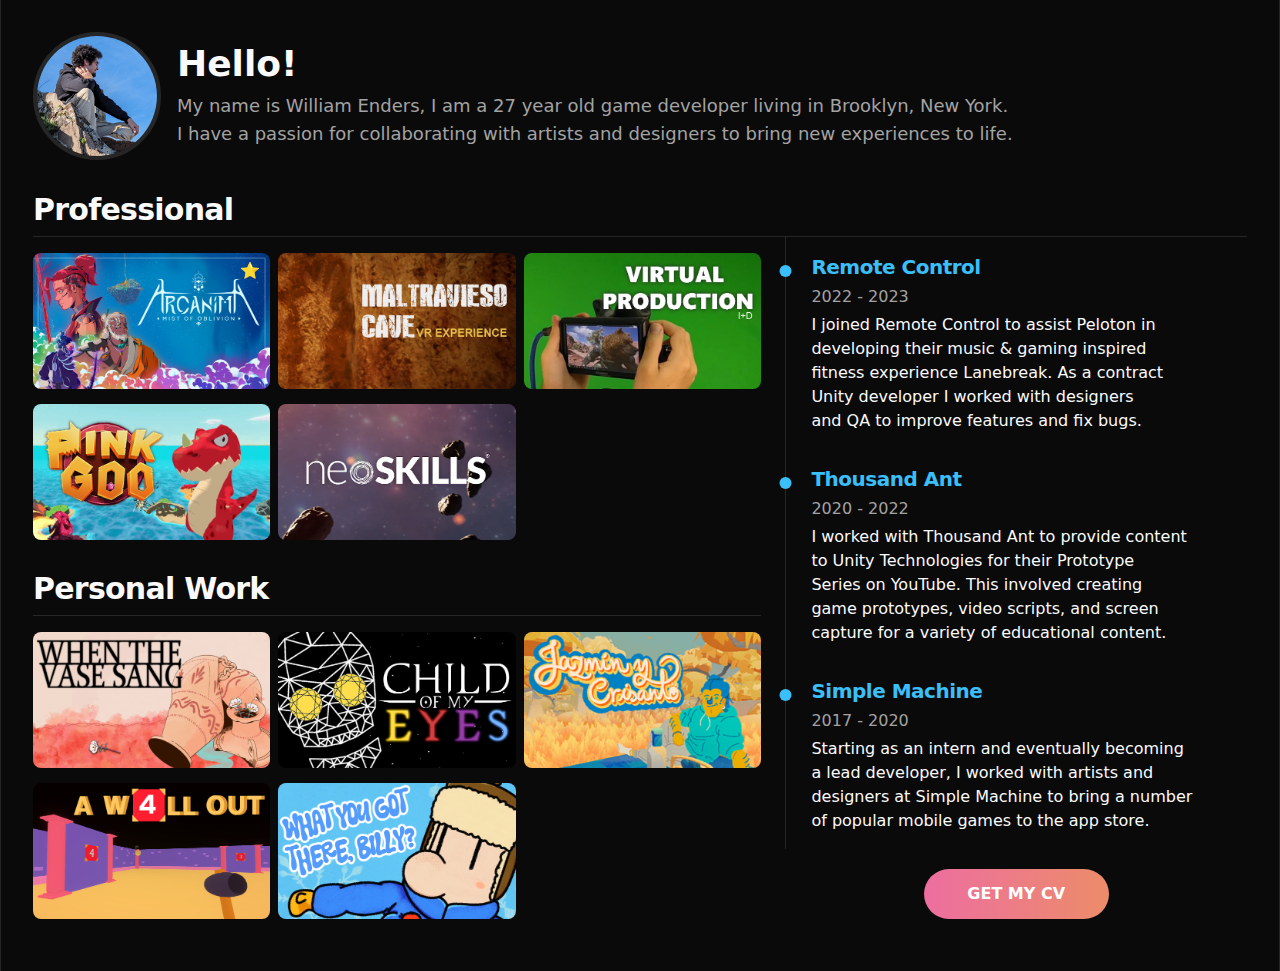
==== index.html @ 006cbc2c "new gifs arcanima + all buttons" ====
<!DOCTYPE html>
<html lang="en" class="dark">
<head>
    <meta charset="utf-8">
    <link rel="icon" href="data:image/svg+xml,<svg xmlns=%22http://www.w3.org/2000/svg%22 viewBox=%220 0 100 100%22><text y=%22.9em%22 font-size=%2290%22>🌴</text></svg>">
    <meta name="viewport" content="width=device-width, initial-scale=1">

    <link href="css/0.CryfB9rL.css" rel="stylesheet">
    <link href="css/2.BVGet97P.css" rel="stylesheet">
    <title>William Enders | Game Developer</title><!-- HEAD_svelte-1976145_START -->
    <meta name="description" content="Welcome to my portfolio!"><!-- HEAD_svelte-1976145_END -->
</head>
<body data-sveltekit-preload-data="hover">
<div style="display: contents">
    <div class="annoying svelte-189985l">
        <div class="container min-h-dvh bg-background px-4 py-8 sm:px-6 md:px-8 xl:border-x">
            <div class="mb-8 flex flex-col gap-4 sm:flex-row" data-svelte-h="svelte-opiw4z">
                <a href="index.html" class="size-32 flex-none transition-transform motion-safe:hover:scale-105">
                    <picture>
                        <source srcset="profile.png 1x, beach.DBFa8-_S.avif 2x" type="image/avif">
                        <source srcset="images/beach.D4cqr7gb.webp 1x, images/beach.BgDxl0EW.webp 2x" type="image/webp">
                        <source srcset="images/beach.BBWBqa_H.jpg 1x, images/beach.DhFdkm6y.jpg 2x" type="image/jpeg">
                        <img class="rounded-full border-4" src="images/beach.DhFdkm6y.jpg" alt="a portrait of a handsome young man" width="400" height="400">
                    </picture>
                </a>
                <div class="space-y-2 self-center"><h1 class="text-2xl font-bold md:text-4xl">Hello!</h1>
                    <p class="text-md text-balance text-muted-foreground md:text-lg">My name is William Enders, I am a 27 year old game developer living in Brooklyn, New York. I
                        have a passion for collaborating with artists and designers to bring new experiences to life.</p></div>
            </div>
            <h1 class="border-b pb-2 text-3xl font-semibold tracking-tight transition-colors" data-svelte-h="svelte-1ovchzn">Professional</h1>
            <div class="flex flex-col gap-2 sm:flex-row">
                <div class="flex-none basis-3/5">
                    <div class="grid h-fit grid-cols-1 md:grid-cols-2 lg:grid-cols-3 gap-2 pb-2 pt-4">
                        
                        <a href="arcanima.html">
                        <button class="transition-transform motion-safe:hover:-translate-y-2">
                            <picture class="container">
                                <div class="top-left">⭐</div>
                                <source srcset="arcanima_tn.jpg 1x, cutandrun.DNP9MPdF.avif 2x" type="image/avif">
                                <source srcset="images/cutandrun.CVju14-c.webp 1x, images/cutandrun.DSgB0pnJ.webp 2x" type="image/webp">
                                <source srcset="images/cutandrun.Czlzypj9.png 1x, images/cutandrun.FdYGBN5Y.png 2x" type="image/png">
                                <img src="images/cutandrun.FdYGBN5Y.png" alt="Cut &amp; Run" class="rounded-lg svelte-1rwejdx" width="616" height="353"></picture>
                        </button>
                        </a>
                        
                        <a href="cueva.html">
                        <button class="transition-transform motion-safe:hover:-translate-y-2">
                            <picture>
                                <source srcset="cuevas_tn.png 1x, jermagame.onLEjC79.avif 2x" type="image/avif">
                                <source srcset="images/jermagame.B6LJdbDL.webp 1x, images/jermagame.DKytWNYy.webp 2x" type="image/webp">
                                <source srcset="images/jermagame.BIkGbB8z.png 1x, images/jermagame.BCYTHnLw.png 2x" type="image/png">
                                <img src="images/jermagame.BCYTHnLw.png" alt="Jerma &amp; Otto: The Curse of the Late Streamer" class="rounded-lg svelte-1rwejdx" width="616" height="353"></picture>
                        </button>
                        </a>
                        
                        <a href="virtual.html">
                        <button class="transition-transform motion-safe:hover:-translate-y-2">
                            <picture>
                                <source srcset="vp_tn.png 1x, infinitejonathans.BpAlRJJK.avif 2x" type="image/avif">
                                <source srcset="images/infinitejonathans.D8QgrWUV.webp 1x, images/infinitejonathans.Z_l9wo3M.webp 2x" type="image/webp">
                                <source srcset="images/infinitejonathans.BzGycwIb.png 1x, images/infinitejonathans.DkC_6wc-.png 2x" type="image/png">
                                <img src="images/infinitejonathans.DkC_6wc-.png" alt="Infinite Jonathans" class="rounded-lg svelte-1rwejdx" width="616" height="353"></picture>
                        </button>
                        </a>

                        <a href="pinkgoo.html">
                        <button class="transition-transform motion-safe:hover:-translate-y-2">
                            <picture>
                                <source srcset="pink_tn.png  1x, ptl2.BVI6QSQ7.avif 2x" type="image/avif">
                                <source srcset="images/ptl2.Bhh-HkdA.webp 1x, images/ptl2.CThz2s9M.webp 2x" type="image/webp">
                                <source srcset="images/ptl2.BrkfYLmK.png 1x, images/ptl2.B_6vMdX2.png 2x" type="image/png">
                                <img src="images/ptl2.B_6vMdX2.png" alt="Pop The Lock 2" class="rounded-lg svelte-1rwejdx" width="616" height="353"></picture>
                        </button>
                        </a>

                        <a href="neoskills.html">
                            <button class="transition-transform motion-safe:hover:-translate-y-2">
                                <picture>
                                    <source srcset="neoSkills_tn.png 1x, lanebreak.IbIgbyiL.avif 2x" type="image/avif">
                                    <source srcset="images/lanebreak.D-dfJCQI.webp 1x, images/lanebreak.u8JMAcl6.webp 2x" type="image/webp">
                                    <source srcset="images/lanebreak.CVhWf9s6.png 1x, images/lanebreak.BlHKyL-D.png 2x" type="image/png">
                                    <img src="images/lanebreak.BlHKyL-D.png" alt="Lanebreak" class="rounded-lg svelte-1rwejdx" width="616" height="353"></picture>
                            </button>
                        </a>
                        
                    </div>

                    <h1 class="border-b pb-2 pt-4 text-3xl font-semibold tracking-tight transition-colors" data-svelte-h="svelte-1ovchzn">Personal Work</h1>
                    <div class="grid h-fit grid-cols-1 md:grid-cols-2 lg:grid-cols-3 gap-2 pt-4">
                        <a href="vase.html">
                            <button class="transition-transform motion-safe:hover:-translate-y-2">
                                <picture>
                                    <source srcset="vase_tn.png 1x, lanebreak.IbIgbyiL.avif 2x" type="image/avif">
                                    <source srcset="images/lanebreak.D-dfJCQI.webp 1x, images/lanebreak.u8JMAcl6.webp 2x" type="image/webp">
                                    <source srcset="images/lanebreak.CVhWf9s6.png 1x, images/lanebreak.BlHKyL-D.png 2x" type="image/png">
                                    <img src="images/lanebreak.BlHKyL-D.png" alt="Lanebreak" class="rounded-lg svelte-1rwejdx" width="616" height="353"></picture>
                            </button>
                        </a>

                        <a href="eyes.html">
                        <button class="transition-transform motion-safe:hover:-translate-y-2">
                            <picture>
                                <source srcset="eyes_tn.png 1x, jermagame.onLEjC79.avif 2x" type="image/avif">
                                <source srcset="images/jermagame.B6LJdbDL.webp 1x, images/jermagame.DKytWNYy.webp 2x" type="image/webp">
                                <source srcset="images/jermagame.BIkGbB8z.png 1x, images/jermagame.BCYTHnLw.png 2x" type="image/png">
                                <img src="images/jermagame.BCYTHnLw.png" alt="Jerma &amp; Otto: The Curse of the Late Streamer" class="rounded-lg svelte-1rwejdx" width="616" height="353"></picture>
                        </button>
                        </a>
                            
                        <a href="jazmin.html">
                        <button class="transition-transform motion-safe:hover:-translate-y-2">
                            <picture>
                                <source srcset="jazmin_tn.png 1x, infinitejonathans.BpAlRJJK.avif 2x" type="image/avif">
                                <source srcset="images/infinitejonathans.D8QgrWUV.webp 1x, images/infinitejonathans.Z_l9wo3M.webp 2x" type="image/webp">
                                <source srcset="images/infinitejonathans.BzGycwIb.png 1x, images/infinitejonathans.DkC_6wc-.png 2x" type="image/png">
                                <img src="images/infinitejonathans.DkC_6wc-.png" alt="Infinite Jonathans" class="rounded-lg svelte-1rwejdx" width="616" height="353"></picture>
                        </button>
                        </a>
                        
                        <a href="wall.html">
                        <button class="transition-transform motion-safe:hover:-translate-y-2">
                            <picture>
                                <source srcset="wall_nt.png 1x, ptl2.BVI6QSQ7.avif 2x" type="image/avif">
                                <source srcset="images/ptl2.Bhh-HkdA.webp 1x, images/ptl2.CThz2s9M.webp 2x" type="image/webp">
                                <source srcset="images/ptl2.BrkfYLmK.png 1x, images/ptl2.B_6vMdX2.png 2x" type="image/png">
                                <img src="images/ptl2.B_6vMdX2.png" alt="Pop The Lock 2" class="rounded-lg svelte-1rwejdx" width="616" height="353"></picture>
                        </button>
                        </a>
                        
                        <a href="billy.html">
                        <button class="transition-transform motion-safe:hover:-translate-y-2">
                            <picture>
                                <source srcset="billy_nt.png 1x, cutandrun.DNP9MPdF.avif 2x" type="image/avif">
                                <source srcset="images/cutandrun.CVju14-c.webp 1x, images/cutandrun.DSgB0pnJ.webp 2x" type="image/webp">
                                <source srcset="images/cutandrun.Czlzypj9.png 1x, images/cutandrun.FdYGBN5Y.png 2x" type="image/png">
                                <img src="images/cutandrun.FdYGBN5Y.png" alt="Cut &amp; Run" class="rounded-lg svelte-1rwejdx" width="616" height="353"></picture>
                        </button>
                        </a>
                    </div>
                </div>
                <div class="basis-2/5 pl-4">
                    <div class="grid grid-cols-[25px_1fr] border-l py-4"><span class="flex size-3 -translate-x-[6.5px] translate-y-3 rounded-full bg-primary"></span>
                        <div class="space-y-1"><a href="https://remotecontrol.media/" class="text-xl font-semibold tracking-tight text-primary hover:underline">Remote Control</a>
                            <p class="text-muted-foreground">2022 - 2023</p>
                            <p class="text-balance">I joined Remote Control to assist Peloton in developing their music &amp; gaming inspired fitness experience Lanebreak. As a contract Unity developer I worked with designers and QA to
                                improve features and fix bugs. </p></div>
                    </div>
                    <div class="grid grid-cols-[25px_1fr] border-l py-4"><span class="flex size-3 -translate-x-[6.5px] translate-y-3 rounded-full bg-primary"></span>
                        <div class="space-y-1"><a href="https://thousandant.com/" class="text-xl font-semibold tracking-tight text-primary hover:underline">Thousand Ant</a>
                            <p class="text-muted-foreground">2020 - 2022</p>
                            <p class="text-balance">I worked with Thousand Ant to provide content to Unity Technologies for their Prototype Series on YouTube. This involved creating game prototypes, video scripts, and screen capture for a
                                variety of educational content. </p></div>
                    </div>
                    <div class="grid grid-cols-[25px_1fr] border-l py-4"><span class="flex size-3 -translate-x-[6.5px] translate-y-3 rounded-full bg-primary"></span>
                        <div class="space-y-1"><a href="https://apps.apple.com/us/developer/simple-machine-llc/id440559596" class="text-xl font-semibold tracking-tight text-primary hover:underline">Simple Machine</a>
                            <p class="text-muted-foreground">2017 - 2020</p>
                            <p class="text-balance">Starting as an intern and eventually becoming a lead developer, I worked with artists and designers at Simple Machine to bring a number of popular mobile games to the app store. </p></div>
                    </div>


                    <a target="_blank" href="reources/CV_MargosAgudo.pdf">
                        <button class="trans-grad-button">
                            <span>GET MY CV</span>
                        </button> 
                    </a>
                    
                </div>
            </div>
        </div>
    </div>

    <script type="c26cb9295970bfbc1fe84c32-text/javascript">
        {
            __sveltekit_1gdzyd1 = {
                base: new URL(".", location).pathname.slice(0, -1)
            };

            const element = document.currentScript.parentElement;

            const data = [null,{"type":"data","data":{form:{id:"n4965n",valid:false,posted:false,errors:{},data:{name:void 0,email:"",message:"",accessKey:"518715e6-68f5-43d7-aa5c-5a12a91f1ea2",honeypot:void 0},constraints:{name:{minlength:2,maxlength:100},email:{required:true},message:{required:true}}}},"uses":{}}];

            Promise.all([
                import("./_app/immutable/entry/start.A5Tb2EUy.js"),
                import("./_app/immutable/entry/app.BKcnrvLT.js")
            ]).then(([kit, app]) => {
                kit.start(app, element, {
                    node_ids: [0, 2],
                    data,
                    form: null,
                    error: null
                });
            });
        }
    </script>
</div>
<script src="js/rocket-loader.min.js" data-cf-settings="c26cb9295970bfbc1fe84c32-|49" defer=""></script>
<script>(function () {
    function c() {
        var b = a.contentDocument || a.contentWindow.document;
        if (b) {
            var d = b.createElement('script');
            d.innerHTML = "window.__CF$cv$params={r:'8ddcd8688b8b9725',t:'MTczMDgwOTcyNC4wMDAwMDA='};var a=document.createElement('script');a.nonce='';a.src='/cdn-cgi/challenge-platform/scripts/jsd/main.js';document.getElementsByTagName('head')[0].appendChild(a);";
            b.getElementsByTagName('head')[0].appendChild(d)
        }
    }

    if (document.body) {
        var a = document.createElement('iframe');
        a.height = 1;
        a.width = 1;
        a.style.position = 'absolute';
        a.style.top = 0;
        a.style.left = 0;
        a.style.border = 'none';
        a.style.visibility = 'hidden';
        document.body.appendChild(a);
        if ('loading' !== document.readyState) c(); else if (window.addEventListener) document.addEventListener('DOMContentLoaded', c); else {
            var e = document.onreadystatechange || function () {
            };
            document.onreadystatechange = function (b) {
                e(b);
                'loading' !== document.readyState && (document.onreadystatechange = e, c())
            }
        }
    }
})();</script>
<iframe height="1" width="1" style="position: absolute; top: 0px; left: 0px; border: none; visibility: hidden;"></iframe>
<script defer="" src="https://static.cloudflareinsights.com/beacon.min.js/vcd15cbe7772f49c399c6a5babf22c1241717689176015" data-cf-beacon="{" rayid":"8ddcd8688b8b9725","version":"2024.10.4","r":1,"token":"dce5ffaf76e442ef91a8ec7d94185e29","servertiming":{"name":{"cfextpri":true,"cfl4":true,"cfspeedbrain":true,"cfcachestatus":true}}}"="" crossorigin="anonymous"></script>


<style>
    .dark {
        color-scheme: dark;
    }

    body {
        background-image: url('images/topography.svg');
    }
</style>
</body>
</html>
---- css/0.CryfB9rL.css ----
*, :before, :after {
    box-sizing: border-box;
    border-width: 0;
    border-style: solid;
    border-color: #e5e7eb
}

:before, :after {
    --tw-content: ""
}

html, :host {
    line-height: 1.5;
    -webkit-text-size-adjust: 100%;
    -moz-tab-size: 4;
    -o-tab-size: 4;
    tab-size: 4;
    font-family: ui-sans-serif, system-ui, sans-serif, "Apple Color Emoji", "Segoe UI Emoji", Segoe UI Symbol, "Noto Color Emoji";
    font-feature-settings: normal;
    font-variation-settings: normal;
    -webkit-tap-highlight-color: transparent
}

body {
    margin: 0;
    line-height: inherit
}

hr {
    height: 0;
    color: inherit;
    border-top-width: 1px
}

abbr:where([title]) {
    -webkit-text-decoration: underline dotted;
    text-decoration: underline dotted
}

h1, h2, h3, h4, h5, h6 {
    font-size: inherit;
    font-weight: inherit
}

a {
    color: inherit;
    text-decoration: inherit
}

b, strong {
    font-weight: bolder
}

code, kbd, samp, pre {
    font-family: ui-monospace, SFMono-Regular, Menlo, Monaco, Consolas, Liberation Mono, Courier New, monospace;
    font-feature-settings: normal;
    font-variation-settings: normal;
    font-size: 1em
}

small {
    font-size: 80%
}

sub, sup {
    font-size: 75%;
    line-height: 0;
    position: relative;
    vertical-align: baseline
}

sub {
    bottom: -.25em
}

sup {
    top: -.5em
}

table {
    text-indent: 0;
    border-color: inherit;
    border-collapse: collapse
}

button, input, optgroup, select, textarea {
    font-family: inherit;
    font-feature-settings: inherit;
    font-variation-settings: inherit;
    font-size: 100%;
    font-weight: inherit;
    line-height: inherit;
    letter-spacing: inherit;
    color: inherit;
    margin: 0;
    padding: 0
}

button, select {
    text-transform: none
}

button, input:where([type=button]), input:where([type=reset]), input:where([type=submit]) {
    -webkit-appearance: button;
    background-color: transparent;
    background-image: none
}

:-moz-focusring {
    outline: auto
}

:-moz-ui-invalid {
    box-shadow: none
}

progress {
    vertical-align: baseline
}

::-webkit-inner-spin-button, ::-webkit-outer-spin-button {
    height: auto
}

[type=search] {
    -webkit-appearance: textfield;
    outline-offset: -2px
}

::-webkit-search-decoration {
    -webkit-appearance: none
}

::-webkit-file-upload-button {
    -webkit-appearance: button;
    font: inherit
}

summary {
    display: list-item
}

blockquote, dl, dd, h1, h2, h3, h4, h5, h6, hr, figure, p, pre {
    margin: 0
}

fieldset {
    margin: 0;
    padding: 0
}

legend {
    padding: 0
}

ol, ul, menu {
    list-style: none;
    margin: 0;
    padding: 0
}

dialog {
    padding: 0
}

textarea {
    resize: vertical
}

input::-moz-placeholder, textarea::-moz-placeholder {
    opacity: 1;
    color: #9ca3af
}

input::placeholder, textarea::placeholder {
    opacity: 1;
    color: #9ca3af
}

button, [role=button] {
    cursor: pointer
}

.button{
    background-color: #04AA6D;
}

:disabled {
    cursor: default
}

img, svg, video, canvas, audio, iframe, embed, object {
    display: block;
    vertical-align: middle
}

img, video {
    max-width: 100%;
    height: auto
}

[hidden] {
    display: none
}

:root {
    --background: 0 0% 100%;
    --foreground: 0 0% 3.9%;
    --card: 0 0% 100%;
    --card-foreground: 0 0% 3.9%;
    --popover: 0 0% 100%;
    --popover-foreground: 0 0% 3.9%;
    --primary: 0 0% 9%;
    --primary-foreground: 0 0% 98%;
    --secondary: 0 0% 96.1%;
    --secondary-foreground: 0 0% 9%;
    --muted: 0 0% 96.1%;
    --muted-foreground: 0 0% 45.1%;
    --accent: 0 0% 96.1%;
    --accent-foreground: 0 0% 9%;
    --destructive: 0 72.22% 50.59%;
    --destructive-foreground: 0 0% 98%;
    --border: 0 0% 89.8%;
    --input: 0 0% 89.8%;
    --ring: 0 0% 3.9%;
    --radius: .5rem
}

.dark {
    --background: 0 0% 3.9%;
    --foreground: 0 0% 98%;
    --card: 0 0% 3.9%;
    --card-foreground: 0 0% 98%;
    --popover: 0 0% 3.9%;
    --popover-foreground: 0 0% 98%;
    --primary: 198 93% 60%;
    --primary-foreground: 0 0% 9%;
    --secondary: 0 0% 14.9%;
    --secondary-foreground: 0 0% 98%;
    --muted: 0 0% 14.9%;
    --muted-foreground: 0 0% 63.9%;
    --accent: 0 0% 14.9%;
    --accent-foreground: 0 0% 98%;
    --destructive: 0 62.8% 30.6%;
    --destructive-foreground: 0 0% 98%;
    --border: 0 0% 14.9%;
    --input: 0 0% 14.9%;
    --ring: 0 0% 83.1%
}

* {
    --tw-border-opacity: 1;
    border-color: hsl(var(--border) / var(--tw-border-opacity))
}

body {
    --tw-bg-opacity: 1;
    background-color: hsl(var(--background) / var(--tw-bg-opacity));
    --tw-text-opacity: 1;
    color: hsl(var(--foreground) / var(--tw-text-opacity))
}

*, :before, :after {
    --tw-border-spacing-x: 0;
    --tw-border-spacing-y: 0;
    --tw-translate-x: 0;
    --tw-translate-y: 0;
    --tw-rotate: 0;
    --tw-skew-x: 0;
    --tw-skew-y: 0;
    --tw-scale-x: 1;
    --tw-scale-y: 1;
    --tw-pan-x: ;
    --tw-pan-y: ;
    --tw-pinch-zoom: ;
    --tw-scroll-snap-strictness: proximity;
    --tw-gradient-from-position: ;
    --tw-gradient-via-position: ;
    --tw-gradient-to-position: ;
    --tw-ordinal: ;
    --tw-slashed-zero: ;
    --tw-numeric-figure: ;
    --tw-numeric-spacing: ;
    --tw-numeric-fraction: ;
    --tw-ring-inset: ;
    --tw-ring-offset-width: 0px;
    --tw-ring-offset-color: #fff;
    --tw-ring-color: rgb(59 130 246 / .5);
    --tw-ring-offset-shadow: 0 0 #0000;
    --tw-ring-shadow: 0 0 #0000;
    --tw-shadow: 0 0 #0000;
    --tw-shadow-colored: 0 0 #0000;
    --tw-blur: ;
    --tw-brightness: ;
    --tw-contrast: ;
    --tw-grayscale: ;
    --tw-hue-rotate: ;
    --tw-invert: ;
    --tw-saturate: ;
    --tw-sepia: ;
    --tw-drop-shadow: ;
    --tw-backdrop-blur: ;
    --tw-backdrop-brightness: ;
    --tw-backdrop-contrast: ;
    --tw-backdrop-grayscale: ;
    --tw-backdrop-hue-rotate: ;
    --tw-backdrop-invert: ;
    --tw-backdrop-opacity: ;
    --tw-backdrop-saturate: ;
    --tw-backdrop-sepia: ;
    --tw-contain-size: ;
    --tw-contain-layout: ;
    --tw-contain-paint: ;
    --tw-contain-style:
}

::backdrop {
    --tw-border-spacing-x: 0;
    --tw-border-spacing-y: 0;
    --tw-translate-x: 0;
    --tw-translate-y: 0;
    --tw-rotate: 0;
    --tw-skew-x: 0;
    --tw-skew-y: 0;
    --tw-scale-x: 1;
    --tw-scale-y: 1;
    --tw-pan-x: ;
    --tw-pan-y: ;
    --tw-pinch-zoom: ;
    --tw-scroll-snap-strictness: proximity;
    --tw-gradient-from-position: ;
    --tw-gradient-via-position: ;
    --tw-gradient-to-position: ;
    --tw-ordinal: ;
    --tw-slashed-zero: ;
    --tw-numeric-figure: ;
    --tw-numeric-spacing: ;
    --tw-numeric-fraction: ;
    --tw-ring-inset: ;
    --tw-ring-offset-width: 0px;
    --tw-ring-offset-color: #fff;
    --tw-ring-color: rgb(59 130 246 / .5);
    --tw-ring-offset-shadow: 0 0 #0000;
    --tw-ring-shadow: 0 0 #0000;
    --tw-shadow: 0 0 #0000;
    --tw-shadow-colored: 0 0 #0000;
    --tw-blur: ;
    --tw-brightness: ;
    --tw-contrast: ;
    --tw-grayscale: ;
    --tw-hue-rotate: ;
    --tw-invert: ;
    --tw-saturate: ;
    --tw-sepia: ;
    --tw-drop-shadow: ;
    --tw-backdrop-blur: ;
    --tw-backdrop-brightness: ;
    --tw-backdrop-contrast: ;
    --tw-backdrop-grayscale: ;
    --tw-backdrop-hue-rotate: ;
    --tw-backdrop-invert: ;
    --tw-backdrop-opacity: ;
    --tw-backdrop-saturate: ;
    --tw-backdrop-sepia: ;
    --tw-contain-size: ;
    --tw-contain-layout: ;
    --tw-contain-paint: ;
    --tw-contain-style: ;
}

.container {
    width: 100%;
    margin-right: auto;
    margin-left: auto;
    position: relative;
}

.top-left {
    position: absolute;
    top: 6px;
    right: 10px;
}

@media (min-width: 1400px) {
    .container {
        max-width: 1400px
    }
}

.sr-only {
    position: absolute;
    width: 1px;
    height: 1px;
    padding: 0;
    margin: -1px;
    overflow: hidden;
    clip: rect(0, 0, 0, 0);
    white-space: nowrap;
    border-width: 0
}

.absolute {
    position: absolute
}

.relative {
    position: relative
}

.-bottom-12 {
    bottom: -3rem
}

.-left-12 {
    left: -3rem
}

.-right-12 {
    right: -3rem
}

.-top-12 {
    top: -3rem
}

.left-1\/2 {
    left: 50%
}

.top-1\/2 {
    top: 50%
}

.float-right {
    float: right
}

.align-center {
    text-align: center;
}

.-ml-1 {
    margin-left: -.25rem
}

.-ml-4 {
    margin-left: -1rem
}

.-mt-4 {
    margin-top: -1rem
}

.mb-1 {
    margin-bottom: .25rem
}

.mb-4 {
    margin-bottom: 1rem
}

.mb-8 {
    margin-bottom: 2rem
}

.ml-4 {
    margin-left: 1rem
}

.mr-2 {
    margin-right: .5rem
}

.mt-4 {
    margin-top: 1rem
}

.flex {
    display: flex
}

.inline-flex {
    display: inline-flex
}

.grid {
    display: grid
}

.contents {
    display: contents
}

.hidden {
    display: none
}

.aspect-video {
    aspect-ratio: 16 / 9
}

.size-3 {
    width: .75rem;
    height: .75rem
}

.size-32 {
    width: 8rem;
    height: 8rem
}

.size-4 {
    width: 1rem;
    height: 1rem
}

.h-10 {
    height: 2.5rem
}

.h-11 {
    height: 2.75rem
}

.h-4 {
    height: 1rem
}

.h-8 {
    height: 2rem
}

.h-9 {
    height: 2.25rem
}

.h-96 {
    height: 24rem
}

.h-auto {
    height: auto
}

.h-fit {
    height: -moz-fit-content;
    height: fit-content
}

.h-full {
    height: 100%
}

.min-h-\[80px\] {
    min-height: 80px
}

.min-h-dvh {
    min-height: 100dvh
}

.w-10 {
    width: 2.5rem
}

.w-3\/4 {
    width: 75%
}

.w-4 {
    width: 1rem
}

.w-48 {
    width: 12rem
}

.w-8 {
    width: 2rem
}

.w-96 {
    width: 24rem
}

.w-auto {
    width: auto
}

.w-full {
    width: 100%
}

.min-w-0 {
    min-width: 0px
}

.flex-none {
    flex: none
}

.shrink-0 {
    flex-shrink: 0
}

.flex-grow, .grow {
    flex-grow: 1
}

.grow-0 {
    flex-grow: 0
}

.basis-1\/2 {
    flex-basis: 50%
}

.basis-1\/3 {
    flex-basis: 33.333333%
}

.basis-1\/4 {
    flex-basis: 25%
}

.basis-2\/5 {
    flex-basis: 40%
}

.basis-3\/5 {
    flex-basis: 60%
}

.basis-full {
    flex-basis: 100%
}

.-translate-x-1\/2 {
    --tw-translate-x: -50%;
    transform: translate(var(--tw-translate-x), var(--tw-translate-y)) rotate(var(--tw-rotate)) skew(var(--tw-skew-x)) skewY(var(--tw-skew-y)) scaleX(var(--tw-scale-x)) scaleY(var(--tw-scale-y))
}

.-translate-x-\[6\.5px\] {
    --tw-translate-x: -6.5px;
    transform: translate(var(--tw-translate-x), var(--tw-translate-y)) rotate(var(--tw-rotate)) skew(var(--tw-skew-x)) skewY(var(--tw-skew-y)) scaleX(var(--tw-scale-x)) scaleY(var(--tw-scale-y))
}

.-translate-y-1\/2 {
    --tw-translate-y: -50%;
    transform: translate(var(--tw-translate-x), var(--tw-translate-y)) rotate(var(--tw-rotate)) skew(var(--tw-skew-x)) skewY(var(--tw-skew-y)) scaleX(var(--tw-scale-x)) scaleY(var(--tw-scale-y))
}

.translate-y-3 {
    --tw-translate-y: .75rem;
    transform: translate(var(--tw-translate-x), var(--tw-translate-y)) rotate(var(--tw-rotate)) skew(var(--tw-skew-x)) skewY(var(--tw-skew-y)) scaleX(var(--tw-scale-x)) scaleY(var(--tw-scale-y))
}

.rotate-90 {
    --tw-rotate: 90deg;
    transform: translate(var(--tw-translate-x), var(--tw-translate-y)) rotate(var(--tw-rotate)) skew(var(--tw-skew-x)) skewY(var(--tw-skew-y)) scaleX(var(--tw-scale-x)) scaleY(var(--tw-scale-y))
}

.transform {
    transform: translate(var(--tw-translate-x), var(--tw-translate-y)) rotate(var(--tw-rotate)) skew(var(--tw-skew-x)) skewY(var(--tw-skew-y)) scaleX(var(--tw-scale-x)) scaleY(var(--tw-scale-y))
}

@keyframes spin {
    to {
        transform: rotate(360deg)
    }
}

.animate-spin {
    animation: spin 1s linear infinite
}

.touch-manipulation {
    touch-action: manipulation
}

.select-none {
    -webkit-user-select: none;
    -moz-user-select: none;
    user-select: none
}

.resize-none {
    resize: none
}

.grid-cols-1 {
    grid-template-columns:repeat(1, minmax(0, 1fr))
}

.grid-cols-\[25px_1fr\] {
    grid-template-columns:25px 1fr
}

.flex-row {
    flex-direction: row
}

.flex-col {
    flex-direction: column
}

.items-center {
    align-items: center
}

.justify-center {
    justify-content: center
}

.gap-2 {
    gap: .5rem
}

.gap-3 {
    gap: .75rem
}

.gap-4 {
    gap: 1rem
}

.space-y-1 > :not([hidden]) ~ :not([hidden]) {
    --tw-space-y-reverse: 0;
    margin-top: calc(.25rem * calc(1 - var(--tw-space-y-reverse)));
    margin-bottom: calc(.25rem * var(--tw-space-y-reverse))
}

.space-y-2 > :not([hidden]) ~ :not([hidden]) {
    --tw-space-y-reverse: 0;
    margin-top: calc(.5rem * calc(1 - var(--tw-space-y-reverse)));
    margin-bottom: calc(.5rem * var(--tw-space-y-reverse))
}

.self-center {
    align-self: center
}

.overflow-hidden {
    overflow: hidden
}

.whitespace-nowrap {
    white-space: nowrap
}

.text-balance {
    text-wrap: balance
}

.rounded-full {
    border-radius: 9999px
}

.rounded-lg {
    border-radius: var(--radius)
}

.rounded-md {
    border-radius: calc(var(--radius) - 2px)
}

.border {
    border-width: 1px
}

.border-4 {
    border-width: 4px
}

.border-b {
    border-bottom-width: 1px
}

.border-l {
    border-left-width: 1px
}

.border-l-2 {
    border-left-width: 2px
}

.border-r {
    border-right-width: 1px
}

.border-destructive\/50 {
    border-color: hsl(var(--destructive) / .5)
}

.border-input {
    --tw-border-opacity: 1;
    border-color: hsl(var(--input) / var(--tw-border-opacity))
}

.border-transparent {
    border-color: transparent
}

.bg-background {
    --tw-bg-opacity: 1;
    background-color: hsl(var(--background) / var(--tw-bg-opacity))
}

.bg-destructive {
    --tw-bg-opacity: 1;
    background-color: hsl(var(--destructive) / var(--tw-bg-opacity))
}

.bg-primary {
    --tw-bg-opacity: 1;
    background-color: hsl(var(--primary) / var(--tw-bg-opacity))
}

.bg-secondary {
    --tw-bg-opacity: 1;
    background-color: hsl(var(--secondary) / var(--tw-bg-opacity))
}

.p-1 {
    padding: .25rem
}

.p-1-5 {
    padding: .357rem
}

.p-4 {
    padding: 1rem
}

.px-10 {
    padding-left: 2.5rem;
    padding-right: 2.5rem
}

.px-2 {
    padding-left: .5rem;
    padding-right: .5rem
}

.px-2\.5 {
    padding-left: .625rem;
    padding-right: .625rem
}

.px-3 {
    padding-left: .75rem;
    padding-right: .75rem
}

.px-4 {
    padding-left: 1rem;
    padding-right: 1rem
}

.px-8 {
    padding-left: 2rem;
    padding-right: 2rem
}

.py-0 {
    padding-top: 0;
    padding-bottom: 0
}

.py-0\.5 {
    padding-top: .125rem;
    padding-bottom: .125rem
}

.py-2 {
    padding-top: .5rem;
    padding-bottom: .5rem
}

.py-4 {
    padding-top: 1rem;
    padding-bottom: 1rem
}

.py-8 {
    padding-top: 2rem;
    padding-bottom: 2rem
}

.pb-2 {
    padding-bottom: .5rem
}

.pl-1 {
    padding-left: .25rem
}

.pl-4 {
    padding-left: 1rem
}

.pl-6 {
    padding-left: 1.5rem
}

.pr-4 {
    padding-right: 1rem
}

.pt-4 {
    padding-top: 1rem
}

.text-2xl {
    font-size: 1.5rem;
    line-height: 2rem
}

.text-3xl {
    font-size: 1.875rem;
    line-height: 2.25rem
}

.text-sm {
    font-size: .875rem;
    line-height: 1.25rem
}

.text-xl {
    font-size: 1.25rem;
    line-height: 1.75rem
}

.text-xs {
    font-size: .75rem;
    line-height: 1rem
}

.font-bold {
    font-weight: 700
}

.font-medium {
    font-weight: 500
}

.font-semibold {
    font-weight: 600
}

.italic {
    font-style: italic
}

.leading-none {
    line-height: 1
}

.tracking-tight {
    letter-spacing: -.025em
}

.text-destructive {
    --tw-text-opacity: 1;
    color: hsl(var(--destructive) / var(--tw-text-opacity))
}

.text-destructive-foreground {
    --tw-text-opacity: 1;
    color: hsl(var(--destructive-foreground) / var(--tw-text-opacity))
}

.text-foreground {
    --tw-text-opacity: 1;
    color: hsl(var(--foreground) / var(--tw-text-opacity))
}

.text-muted {
    --tw-text-opacity: 1;
    color: hsl(var(--muted) / var(--tw-text-opacity))
}

.text-muted-foreground {
    --tw-text-opacity: 1;
    color: hsl(var(--muted-foreground) / var(--tw-text-opacity))
}

.text-primary {
    --tw-text-opacity: 1;
    color: hsl(var(--primary) / var(--tw-text-opacity))
}

.text-primary-foreground {
    --tw-text-opacity: 1;
    color: hsl(var(--primary-foreground) / var(--tw-text-opacity))
}

.text-secondary-foreground {
    --tw-text-opacity: 1;
    color: hsl(var(--secondary-foreground) / var(--tw-text-opacity))
}

.underline-offset-4 {
    text-underline-offset: 4px
}

.outline {
    outline-style: solid
}

.ring-offset-background {
    --tw-ring-offset-color: hsl(var(--background) / 1)
}

.blur {
    --tw-blur: blur(8px);
    filter: var(--tw-blur) var(--tw-brightness) var(--tw-contrast) var(--tw-grayscale) var(--tw-hue-rotate) var(--tw-invert) var(--tw-saturate) var(--tw-sepia) var(--tw-drop-shadow)
}

.transition-colors {
    transition-property: color, background-color, border-color, text-decoration-color, fill, stroke;
    transition-timing-function: cubic-bezier(.4, 0, .2, 1);
    transition-duration: .15s
}

.transition-transform {
    transition-property: transform;
    transition-timing-function: cubic-bezier(.4, 0, .2, 1);
    transition-duration: .15s
}

.\[view-transition-name\:thumbnail\] {
    view-transition-name: thumbnail
}

.file\:border-0::file-selector-button {
    border-width: 0px
}

.file\:bg-transparent::file-selector-button {
    background-color: transparent
}

.file\:text-sm::file-selector-button {
    font-size: .875rem;
    line-height: 1.25rem
}

.file\:font-medium::file-selector-button {
    font-weight: 500
}

.placeholder\:text-muted-foreground::-moz-placeholder {
    --tw-text-opacity: 1;
    color: hsl(var(--muted-foreground) / var(--tw-text-opacity))
}

.placeholder\:text-muted-foreground::placeholder {
    --tw-text-opacity: 1;
    color: hsl(var(--muted-foreground) / var(--tw-text-opacity))
}

.hover\:bg-accent:hover {
    --tw-bg-opacity: 1;
    background-color: hsl(var(--accent) / var(--tw-bg-opacity))
}

.hover\:bg-destructive\/80:hover {
    background-color: hsl(var(--destructive) / .8)
}

.hover\:bg-destructive\/90:hover {
    background-color: hsl(var(--destructive) / .9)
}

.hover\:bg-primary\/80:hover {
    background-color: hsl(var(--primary) / .8)
}

.hover\:bg-primary\/90:hover {
    background-color: hsl(var(--primary) / .9)
}

.hover\:bg-secondary\/80:hover {
    background-color: hsl(var(--secondary) / .8)
}

.hover\:text-accent-foreground:hover {
    --tw-text-opacity: 1;
    color: hsl(var(--accent-foreground) / var(--tw-text-opacity))
}

.hover\:text-primary:hover {
    --tw-text-opacity: 1;
    color: hsl(var(--primary) / var(--tw-text-opacity))
}

.hover\:underline:hover {
    text-decoration-line: underline
}

.focus\:outline-none:focus {
    outline: 2px solid transparent;
    outline-offset: 2px
}

.focus\:ring-2:focus {
    --tw-ring-offset-shadow: var(--tw-ring-inset) 0 0 0 var(--tw-ring-offset-width) var(--tw-ring-offset-color);
    --tw-ring-shadow: var(--tw-ring-inset) 0 0 0 calc(2px + var(--tw-ring-offset-width)) var(--tw-ring-color);
    box-shadow: var(--tw-ring-offset-shadow), var(--tw-ring-shadow), var(--tw-shadow, 0 0 #0000)
}

.focus\:ring-ring:focus {
    --tw-ring-opacity: 1;
    --tw-ring-color: hsl(var(--ring) / var(--tw-ring-opacity))
}

.focus\:ring-offset-2:focus {
    --tw-ring-offset-width: 2px
}

.focus-visible\:outline-none:focus-visible {
    outline: 2px solid transparent;
    outline-offset: 2px
}

.focus-visible\:ring-2:focus-visible {
    --tw-ring-offset-shadow: var(--tw-ring-inset) 0 0 0 var(--tw-ring-offset-width) var(--tw-ring-offset-color);
    --tw-ring-shadow: var(--tw-ring-inset) 0 0 0 calc(2px + var(--tw-ring-offset-width)) var(--tw-ring-color);
    box-shadow: var(--tw-ring-offset-shadow), var(--tw-ring-shadow), var(--tw-shadow, 0 0 #0000)
}

.focus-visible\:ring-ring:focus-visible {
    --tw-ring-opacity: 1;
    --tw-ring-color: hsl(var(--ring) / var(--tw-ring-opacity))
}

.focus-visible\:ring-offset-2:focus-visible {
    --tw-ring-offset-width: 2px
}

.disabled\:pointer-events-none:disabled {
    pointer-events: none
}

.disabled\:cursor-not-allowed:disabled {
    cursor: not-allowed
}

.disabled\:opacity-50:disabled {
    opacity: .5
}

.peer:disabled ~ .peer-disabled\:cursor-not-allowed {
    cursor: not-allowed
}

.peer:disabled ~ .peer-disabled\:opacity-70 {
    opacity: .7
}

.data-\[fs-error\]\:text-destructive[data-fs-error] {
    --tw-text-opacity: 1;
    color: hsl(var(--destructive) / var(--tw-text-opacity))
}

@media (prefers-reduced-motion: no-preference) {
    .motion-safe\:hover\:-translate-y-2:hover {
        --tw-translate-y: -.5rem;
        transform: translate(var(--tw-translate-x), var(--tw-translate-y)) rotate(var(--tw-rotate)) skew(var(--tw-skew-x)) skewY(var(--tw-skew-y)) scaleX(var(--tw-scale-x)) scaleY(var(--tw-scale-y))
    }

    .motion-safe\:hover\:scale-105:hover {
        --tw-scale-x: 1.05;
        --tw-scale-y: 1.05;
        transform: translate(var(--tw-translate-x), var(--tw-translate-y)) rotate(var(--tw-rotate)) skew(var(--tw-skew-x)) skewY(var(--tw-skew-y)) scaleX(var(--tw-scale-x)) scaleY(var(--tw-scale-y))
    }
}

@media (min-width: 640px) {
    .sm\:w-1\/2 {
        width: 50%
    }

    .sm\:flex-row {
        flex-direction: row
    }

    .sm\:px-6 {
        padding-left: 1.5rem;
        padding-right: 1.5rem
    }
}

@media (min-width: 768px) {
    .md\:grid-cols-2 {
        grid-template-columns:repeat(2, minmax(0, 1fr))
    }

    .md\:px-8 {
        padding-left: 2rem;
        padding-right: 2rem
    }

    .md\:text-4xl {
        font-size: 2.25rem;
        line-height: 2.5rem
    }

    .md\:text-lg {
        font-size: 1.125rem;
        line-height: 1.75rem
    }
}

@media (min-width: 1024px) {
    .lg\:grid-cols-3 {
        grid-template-columns:repeat(3, minmax(0, 1fr))
    }
}

@media (min-width: 1280px) {
    .xl\:border-x {
        border-left-width: 1px;
        border-right-width: 1px
    }
}

.dark\:border-destructive:where(.dark,.dark *) {
    --tw-border-opacity: 1;
    border-color: hsl(var(--destructive) / var(--tw-border-opacity))
}

.\[\&\:has\(svg\)\]\:pl-11:has(svg) {
    padding-left: 2.75rem
}

.\[\&\>svg\+div\]\:translate-y-\[-3px\] > svg + div {
    --tw-translate-y: -3px;
    transform: translate(var(--tw-translate-x), var(--tw-translate-y)) rotate(var(--tw-rotate)) skew(var(--tw-skew-x)) skewY(var(--tw-skew-y)) scaleX(var(--tw-scale-x)) scaleY(var(--tw-scale-y))
}

.\[\&\>svg\]\:absolute > svg {
    position: absolute
}

.\[\&\>svg\]\:left-4 > svg {
    left: 1rem
}

.\[\&\>svg\]\:top-4 > svg {
    top: 1rem
}

.\[\&\>svg\]\:text-destructive > svg {
    --tw-text-opacity: 1;
    color: hsl(var(--destructive) / var(--tw-text-opacity))
}

.\[\&\>svg\]\:text-foreground > svg {
    --tw-text-opacity: 1;
    color: hsl(var(--foreground) / var(--tw-text-opacity))
}

.\[\&_p\]\:leading-relaxed p {
    line-height: 1.625
}

.annoying.svelte-189985l {
    padding-left: calc(100vw - 100%)
}

.btn-55,
.btn-55 *,
.btn-55 :after,
.btn-55 :before,
.btn-55:after,
.btn-55:before {
    border: 0 solid;
    box-sizing: border-box;
}
.btn-55 {
    -webkit-tap-highlight-color: transparent;
    -webkit-appearance: button;
    background-color: #000;
    background-image: none;
    color: #fff;
    cursor: pointer;
    font-family: ui-sans-serif, system-ui, -apple-system, BlinkMacSystemFont,
    Segoe UI, Roboto, Helvetica Neue, Arial, Noto Sans, sans-serif,
    Apple Color Emoji, Segoe UI Emoji, Segoe UI Symbol, Noto Color Emoji;
    font-size: 100%;
    line-height: 1.5;
    margin: 0;
    -webkit-mask-image: -webkit-radial-gradient(#000, #fff);
    padding: 0;
}
.btn-55:disabled {
    cursor: default;
}
.btn-55:-moz-focusring {
    outline: auto;
}
.btn-55 svg {
    display: block;
    vertical-align: middle;
}
.btn-55 [hidden] {
    display: none;
}
.btn-55 {
    background: linear-gradient(90deg, goldenrod, darkgoldenrod);
    border-radius: 999px;
    box-sizing: border-box;
    color: #000;
    display: block;
    width: 40%;
    margin: auto;
    font-weight: 900;
    overflow: hidden;
    padding: 1.8rem 5rem;
    position: relative;
    text-transform: uppercase;
}
.btn-55 span {
    background: #;
    border-radius: 999px;
    color: #fff;
    display: grid;
    inset: 5px;
    place-items: center;
    position: absolute;
    transition: background 0.3s;
}
.btn-55:hover span {
    background: none;
}

.trans-grad-button:hover {
    background-position: 100% 0;
    -moz-transition: all 0.4s ease-in-out;
    -o-transition: all 0.4s ease-in-out;
    -webkit-transition: all 0.4s ease-in-out;
    transition: all 0.4s ease-in-out;
}

.trans-grad-button {
    width: 40%;
    font-size: 16px;
    font-weight: 600;
    color: #fff;
    cursor: pointer;
    margin: 20px;
    height: 50px;
    text-align: center;
    display: block;
    margin-left: auto;
    margin-right: auto;
    border: none;
    background-size: 300% 100%;
    border-radius: 50px;
    background-image: linear-gradient(to right,
    #ed6ea0,
    #ec8c69,
    #f7186a,
    #fbb03b);

}

.steam-button {
    -moz-user-select: none;
    -webkit-user-select: none;
    user-select: none;
    box-sizing: border-box;
    display: inline-block;
    background: linear-gradient(to right,
    #6FA720,
    #588A1B);
    color: white;
    text-decoration: none;
    padding: 0 10px;
    font-size: 14px;
    text-shadow: 0 1px 0 #588A1B;
    cursor: pointer;
    border-radius: 3px;
    border: none;
    border: 1px solid rgba(0,0,0,0.1);
    box-shadow: inset 0 0 1px rgba(255,255,255,0.21);
    text-align: center;
    line-height: 33px;
    font-weight: bold;
    height: 35px;
    margin-left: auto;
    margin-right: auto;
    display: block;
}

.steam-button:hover {
    background: linear-gradient(to right,
    #8FD629,
    #6AA621);
}


.itchio-button {
    -moz-user-select: none;
    -webkit-user-select: none;
    user-select: none;
    box-sizing: border-box;
    display: inline-block;
    background: #FF2449;
    color: white;
    text-decoration: none;
    padding: 0 10px;
    font-size: 14px;
    text-shadow: 0 1px 0 #c3223e;
    cursor: pointer;
    border-radius: 3px;
    border: none;
    border: 1px solid rgba(0,0,0,0.1);
    box-shadow: inset 0 0 1px rgba(255,255,255,0.21);
    text-align: center;
    line-height: 33px;
    font-weight: bold;
    height: 35px;
    margin-left: auto;
    margin-right: auto;
    display: block;
}

.itchio-button:hover {
    background: #c3223e;
}
---- css/2.BVGet97P.css ----
.thumbnail.svelte-1rwejdx{view-transition-name:thumbnail}
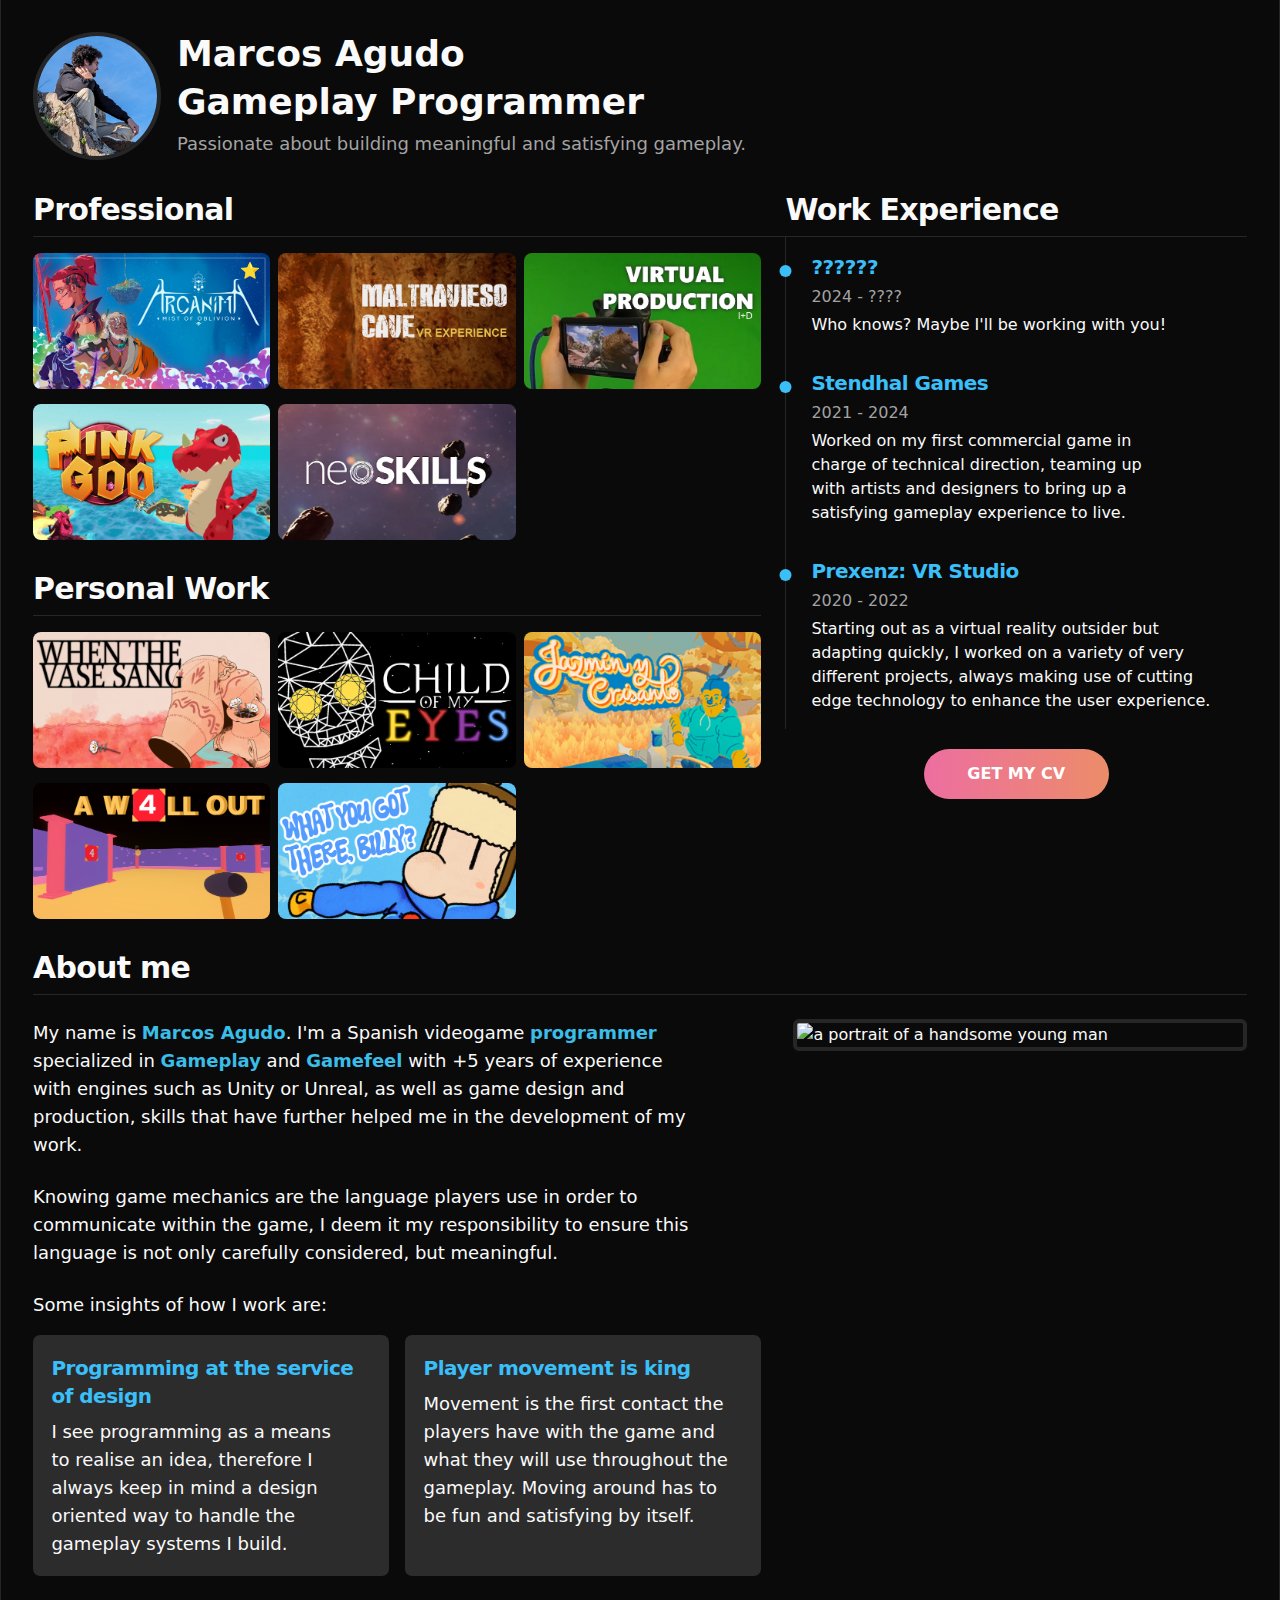
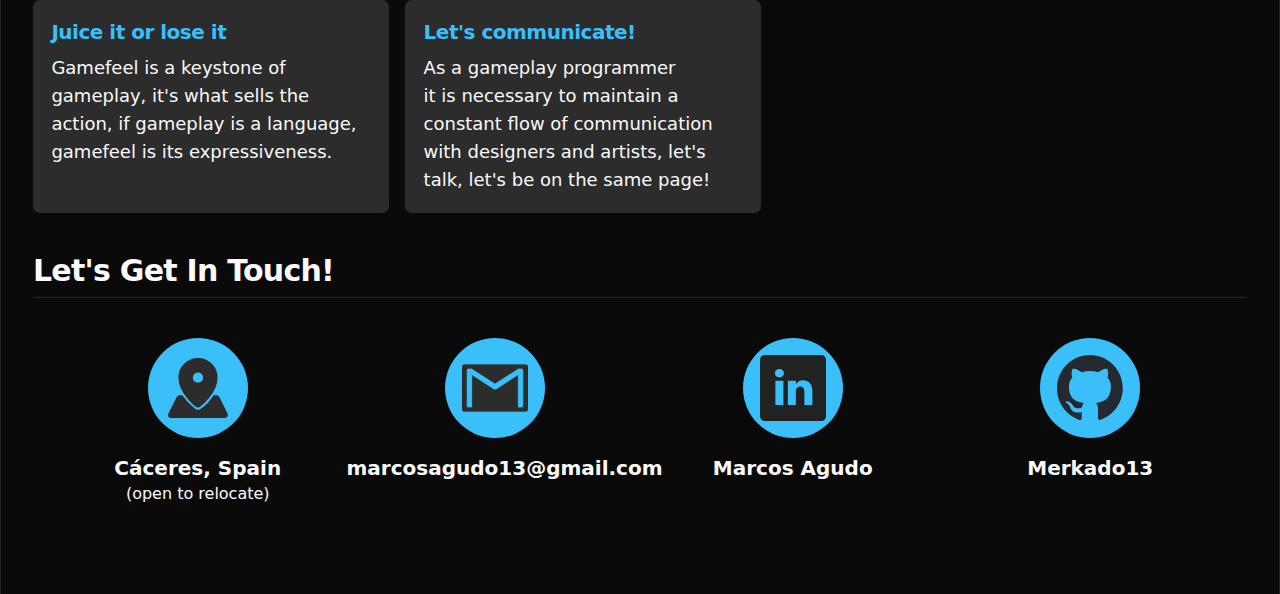
==== commit b48ab96b: "main page almost finished" ====
--- a/index.html
+++ b/index.html
@@ -2,12 +2,12 @@
 <html lang="en" class="dark">
 <head>
     <meta charset="utf-8">
-    <link rel="icon" href="data:image/svg+xml,<svg xmlns=%22http://www.w3.org/2000/svg%22 viewBox=%220 0 100 100%22><text y=%22.9em%22 font-size=%2290%22>🌴</text></svg>">
+    <link rel="icon" href="data:image/svg+xml,<svg xmlns=%22http://www.w3.org/2000/svg%22 viewBox=%220 0 120 100%22><text y=%22.9em%22 font-size=%2290%22>🎮</text></svg>">
     <meta name="viewport" content="width=device-width, initial-scale=1">
 
     <link href="css/0.CryfB9rL.css" rel="stylesheet">
     <link href="css/2.BVGet97P.css" rel="stylesheet">
-    <title>William Enders | Game Developer</title><!-- HEAD_svelte-1976145_START -->
+    <title>Marcos Agudo | Gameplay Programmer</title><!-- HEAD_svelte-1976145_START -->
     <meta name="description" content="Welcome to my portfolio!"><!-- HEAD_svelte-1976145_END -->
 </head>
 <body data-sveltekit-preload-data="hover">
@@ -17,17 +17,33 @@
             <div class="mb-8 flex flex-col gap-4 sm:flex-row" data-svelte-h="svelte-opiw4z">
                 <a href="index.html" class="size-32 flex-none transition-transform motion-safe:hover:scale-105">
                     <picture>
-                        <source srcset="profile.png 1x, beach.DBFa8-_S.avif 2x" type="image/avif">
+                        <source srcset="profile.png 1x, profile.png 2x" type="image/avif">
                         <source srcset="images/beach.D4cqr7gb.webp 1x, images/beach.BgDxl0EW.webp 2x" type="image/webp">
                         <source srcset="images/beach.BBWBqa_H.jpg 1x, images/beach.DhFdkm6y.jpg 2x" type="image/jpeg">
                         <img class="rounded-full border-4" src="images/beach.DhFdkm6y.jpg" alt="a portrait of a handsome young man" width="400" height="400">
                     </picture>
                 </a>
-                <div class="space-y-2 self-center"><h1 class="text-2xl font-bold md:text-4xl">Hello!</h1>
-                    <p class="text-md text-balance text-muted-foreground md:text-lg">My name is William Enders, I am a 27 year old game developer living in Brooklyn, New York. I
-                        have a passion for collaborating with artists and designers to bring new experiences to life.</p></div>
-            </div>
-            <h1 class="border-b pb-2 text-3xl font-semibold tracking-tight transition-colors" data-svelte-h="svelte-1ovchzn">Professional</h1>
+                <div class="space-y-2 self-center">
+                    <h1 class="text-2xl font-bold md:text-4xl">Marcos Agudo</h1>
+                    <h1 class="text-2xl font-bold md:text-4xl">Gameplay Programmer</h1>
+
+                    <p class="text-md text-balance text-muted-foreground md:text-lg">Passionate about building meaningful and satisfying gameplay.</p>
+                </div>
+            </div>
+
+            <div class="flex flex-col gap-2 sm:flex-row">
+
+                <div class="flex-none basis-3/5">
+                
+                    <h1 class="pb-2 text-3xl font-semibold tracking-tight transition-colors" data-svelte-h="svelte-1ovchzn">Professional</h1>
+                </div>
+                <div class="basis-2/5 pl-4">
+                    <h1 class=" pb-2 text-3xl font-semibold tracking-tight transition-colors" data-svelte-h="svelte-1ovchzn">Work Experience</h1>
+                </div>
+            </div>
+                
+            <h1 class="border-b"></h1>
+            
             <div class="flex flex-col gap-2 sm:flex-row">
                 <div class="flex-none basis-3/5">
                     <div class="grid h-fit grid-cols-1 md:grid-cols-2 lg:grid-cols-3 gap-2 pb-2 pt-4">
@@ -140,32 +156,151 @@
                 </div>
                 <div class="basis-2/5 pl-4">
                     <div class="grid grid-cols-[25px_1fr] border-l py-4"><span class="flex size-3 -translate-x-[6.5px] translate-y-3 rounded-full bg-primary"></span>
-                        <div class="space-y-1"><a href="https://remotecontrol.media/" class="text-xl font-semibold tracking-tight text-primary hover:underline">Remote Control</a>
-                            <p class="text-muted-foreground">2022 - 2023</p>
-                            <p class="text-balance">I joined Remote Control to assist Peloton in developing their music &amp; gaming inspired fitness experience Lanebreak. As a contract Unity developer I worked with designers and QA to
-                                improve features and fix bugs. </p></div>
+                        <div class="space-y-1"><a class="text-xl font-semibold tracking-tight text-primary hover:underline">??????</a>
+                            <p class="text-muted-foreground">2024 - ????</p>
+                            <p class="text-balance">Who knows? Maybe I'll be working with you! </p></div>
                     </div>
                     <div class="grid grid-cols-[25px_1fr] border-l py-4"><span class="flex size-3 -translate-x-[6.5px] translate-y-3 rounded-full bg-primary"></span>
-                        <div class="space-y-1"><a href="https://thousandant.com/" class="text-xl font-semibold tracking-tight text-primary hover:underline">Thousand Ant</a>
+                        <div class="space-y-1"><a target="_blank" href="https://stendhalgames.com/" class="text-xl font-semibold tracking-tight text-primary hover:underline">Stendhal Games</a>
+                            <p class="text-muted-foreground">2021 - 2024</p>
+                            <p class="text-balance">Worked on my first commercial game in charge of technical direction, teaming up with artists and designers to bring up a satisfying gameplay experience to live. </p></div>
+                    </div>
+                    <div class="grid grid-cols-[25px_1fr] border-l py-4"><span class="flex size-3 -translate-x-[6.5px] translate-y-3 rounded-full bg-primary"></span>
+                        <div class="space-y-1"><a target="_blank" href="https://www.prexenz.com/" class="text-xl font-semibold tracking-tight text-primary hover:underline">Prexenz: VR Studio</a>
                             <p class="text-muted-foreground">2020 - 2022</p>
-                            <p class="text-balance">I worked with Thousand Ant to provide content to Unity Technologies for their Prototype Series on YouTube. This involved creating game prototypes, video scripts, and screen capture for a
-                                variety of educational content. </p></div>
-                    </div>
-                    <div class="grid grid-cols-[25px_1fr] border-l py-4"><span class="flex size-3 -translate-x-[6.5px] translate-y-3 rounded-full bg-primary"></span>
-                        <div class="space-y-1"><a href="https://apps.apple.com/us/developer/simple-machine-llc/id440559596" class="text-xl font-semibold tracking-tight text-primary hover:underline">Simple Machine</a>
-                            <p class="text-muted-foreground">2017 - 2020</p>
-                            <p class="text-balance">Starting as an intern and eventually becoming a lead developer, I worked with artists and designers at Simple Machine to bring a number of popular mobile games to the app store. </p></div>
-                    </div>
-
-
-                    <a target="_blank" href="reources/CV_MargosAgudo.pdf">
-                        <button class="trans-grad-button">
-                            <span>GET MY CV</span>
-                        </button> 
-                    </a>
-                    
-                </div>
-            </div>
+                            <p class="text-balance">Starting out as a virtual reality outsider but adapting quickly, I worked on a variety of very different projects, always making use of cutting edge
+                                technology to enhance the user experience.</p></div>
+                    </div>
+                    
+                    <button onclick="window.open('reources/CV_MargosAgudo.pdf')" class="trans-grad-button">
+                        <span>GET MY CV</span>
+                    </button> 
+               
+                    
+                </div>
+            </div>
+
+            <br>
+            
+            <h1 class="border-b pb-2 text-3xl font-semibold tracking-tight transition-colors" data-svelte-h="svelte-1ovchzn">About me</h1>
+            
+            <br>
+            
+            <div class="flex flex-col gap-4 sm:flex-row">
+
+                <div class="flex-none basis-3/5">
+                    <p class="text-md text-normal md:text-lg">My name is <span class="text-bold">Marcos Agudo</span>. I'm a Spanish videogame <span class="text-bold">programmer</span> specialized in <span class="text-bold">Gameplay</span> and <span class="text-bold">Gamefeel</span> with +5 years of experience 
+                        with engines such as Unity or Unreal, as well as game design and production, skills that have further helped me in the development of my work.</p>
+                    <br>
+
+                    <p class="text-md text-normal md:text-lg">Knowing game mechanics are the language players use in order to communicate within the game, 
+                        I deem it my responsibility to ensure this language is not only carefully considered, but  meaningful.</p>
+                    
+                    <br>
+
+                    <p class="text-md text-normal md:text-lg">Some insights of how I work are:</p>
+                    
+                    <div class="grid h-fit grid-cols-1 md:grid-cols-2 lg:grid-cols-2 gap-4 pb-2 pt-4">
+                    
+                        <div class="resume-item mb-2">
+                            <p class="mb-2 text-xl font-semibold tracking-tight text-primary hover:underline">Programming at the service of design</p>
+                            <p class="md:text-lg text-balance">
+                                I see programming as a means to realise an idea, therefore I always keep in mind a design oriented way to handle
+                                the gameplay systems I build.
+                            </p>
+                        </div>
+
+                        <div class="resume-item mb-2">
+                            <p class="mb-2 text-xl font-semibold tracking-tight text-primary hover:underline">Player movement is king</p>
+                            <p class="md:text-lg text-balance">
+                                Movement is the first contact the players have with the game and what they will use throughout the gameplay.
+                                Moving around has to be fun and satisfying by itself.
+                            </p>
+                        </div>
+
+                        <div class="resume-item mb-2">
+                            <p class="mb-2 text-xl font-semibold tracking-tight text-primary hover:underline">Juice it or lose it</p>
+                            <p class="md:text-lg text-balance">
+                                Gamefeel is a keystone of gameplay, it's what sells the action, if gameplay is a language, 
+                                gamefeel is its expressiveness.
+                            </p>
+                        </div>
+
+                        <div class="resume-item mb-2">
+                            <p class="mb-2 text-xl font-semibold tracking-tight text-primary hover:underline">Let's communicate!</p>
+                            <p class="md:text-lg text-balance">
+                                As a gameplay programmer it is necessary to maintain a constant flow of communication with 
+                                designers and artists, let's talk, let's be on the same page!
+                            </p>
+                        </div>
+
+                    </div>
+                        
+                    
+                </div>
+                 
+                <div class="basis-2/5 pl-4">
+                    <picture>
+                        <source srcset="profile-side.png 1x, beach.DBFa8-_S.avif 2x" type="image/avif">
+                        <source srcset="images/beach.D4cqr7gb.webp 1x, images/beach.BgDxl0EW.webp 2x" type="image/webp">
+                        <source srcset="images/beach.BBWBqa_H.jpg 1x, images/beach.DhFdkm6y.jpg 2x" type="image/jpeg">
+                        <img class="rounded-md border-4" src="images/beach.DhFdkm6y.jpg" alt="a portrait of a handsome young man">
+                    </picture>
+                </div>
+                
+            </div>
+
+
+            <br>
+
+            <h1 class="border-b pb-2 text-3xl font-semibold tracking-tight transition-colors" data-svelte-h="svelte-1ovchzn">Let's Get In Touch!</h1>
+            <br>
+
+
+            <div class="grid h-fit grid-cols-1 md:grid-cols-2 lg:grid-cols-4 pb-2 pt-4 ml-4 mr-2">
+
+                <div>
+                    <div class="icon">
+                        <a href="https://maps.app.goo.gl/4fLqveF3bapjdSh79" target="_blank">
+                            <img src="images/location.svg" class="svgImage">
+                        </a>
+                    </div>
+                    <p class="text-xl font-semibold text-balance align-center mt-4">Cáceres, Spain</p>
+                    <p class="text-balance align-center">(open to relocate)</p>
+                </div>
+
+                <div>
+                    <div class="icon">
+                        <a href="mailto::marcosagudo13@gmail.com">
+                            <img src="images/gmail.svg" class="svgImage">
+                        </a>
+                    </div>
+                    <p class=" text-xl font-semibold text-balance align-center mt-4">marcosagudo13@gmail.com</p>
+                </div>
+
+                <div>
+                    <div class="icon">
+                            <a href="https://www.linkedin.com/in/marcos-agudo-98583818b/" target="_blank">
+                                <img src="images/linkedin.svg" class="svgImage">
+                            </a>
+                    </div>
+                    <p class="text-xl font-semibold text-balance align-center mt-4">Marcos Agudo</p>
+                </div>
+
+
+                <div>
+                    <div class="icon">
+                        <a href="https://github.com/Merkado13" target="_blank">
+                            <img src="images/github.svg" class="svgImage">
+                        </a>
+                    </div>
+                    <p class="text-xl font-semibold text-balance align-center mt-4">Merkado13</p>
+                </div>
+            </div>
+            
+            <br>
+            <br>
+            
         </div>
     </div>
 
--- a/css/0.CryfB9rL.css
+++ b/css/0.CryfB9rL.css
@@ -455,6 +455,10 @@
     margin-bottom: .25rem
 }
 
+.mb-2 {
+    margin-bottom: .5rem
+}
+
 .mb-4 {
     margin-bottom: 1rem
 }
@@ -471,6 +475,10 @@
     margin-right: .5rem
 }
 
+.mr-4 {
+    margin-right: 1rem
+}
+
 .mt-4 {
     margin-top: 1rem
 }
@@ -497,6 +505,11 @@
 
 .aspect-video {
     aspect-ratio: 16 / 9
+}
+
+.size-2 {
+    width: .5rem;
+    height: .5rem
 }
 
 .size-3 {
@@ -752,6 +765,12 @@
     text-wrap: balance
 }
 
+.text-normal {
+    text-wrap: normal;
+    padding-right: 4rem;
+}
+
+
 .rounded-full {
     border-radius: 9999px
 }
@@ -999,6 +1018,12 @@
 .text-secondary-foreground {
     --tw-text-opacity: 1;
     color: hsl(var(--secondary-foreground) / var(--tw-text-opacity))
+}
+
+.text-bold {
+    --tw-text-opacity: .1;
+    color: rgb(58, 189, 231);
+    font-weight: 600;
 }
 
 .underline-offset-4 {
@@ -1217,6 +1242,10 @@
 @media (min-width: 1024px) {
     .lg\:grid-cols-3 {
         grid-template-columns:repeat(3, minmax(0, 1fr))
+    }
+
+    .lg\:grid-cols-4 {
+        grid-template-columns:repeat(4, minmax(0, 1fr))
     }
 }
 
@@ -1433,3 +1462,23 @@
     background: #c3223e;
 }
 
+.resume-item {
+    padding: .9rem;
+    background: #2c2c2c;
+    -webkit-transition: .3s all ease;
+    -o-transition: .3s all ease;
+    transition: .3s all ease;
+    border: 4px solid transparent;
+    border-radius: 7px;
+}
+
+.icon {
+    background: hsl(var(--primary) / var(--tw-text-opacity));
+    width: 100px;
+    height: 100px;
+    border-radius: 50%;
+    padding: 17px;
+    margin-left: auto;
+    margin-right: auto;
+    display: block;
+}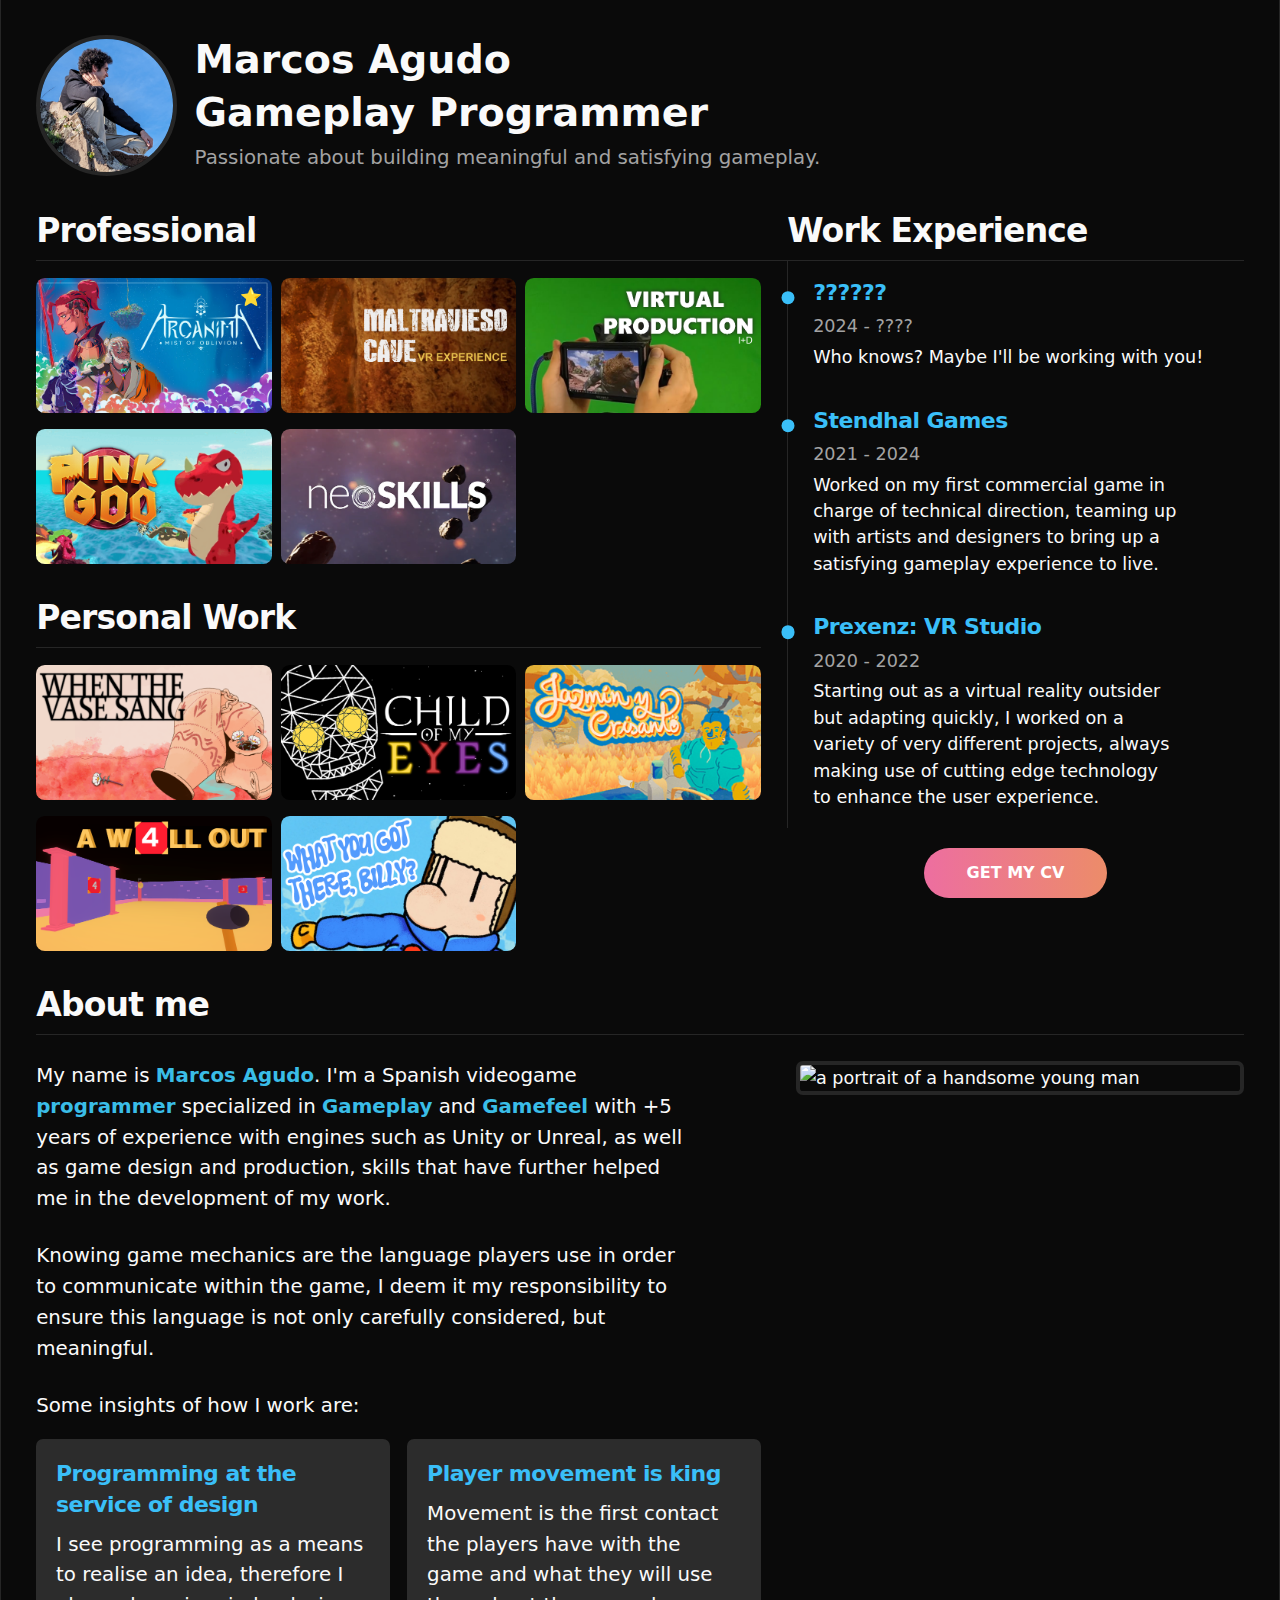
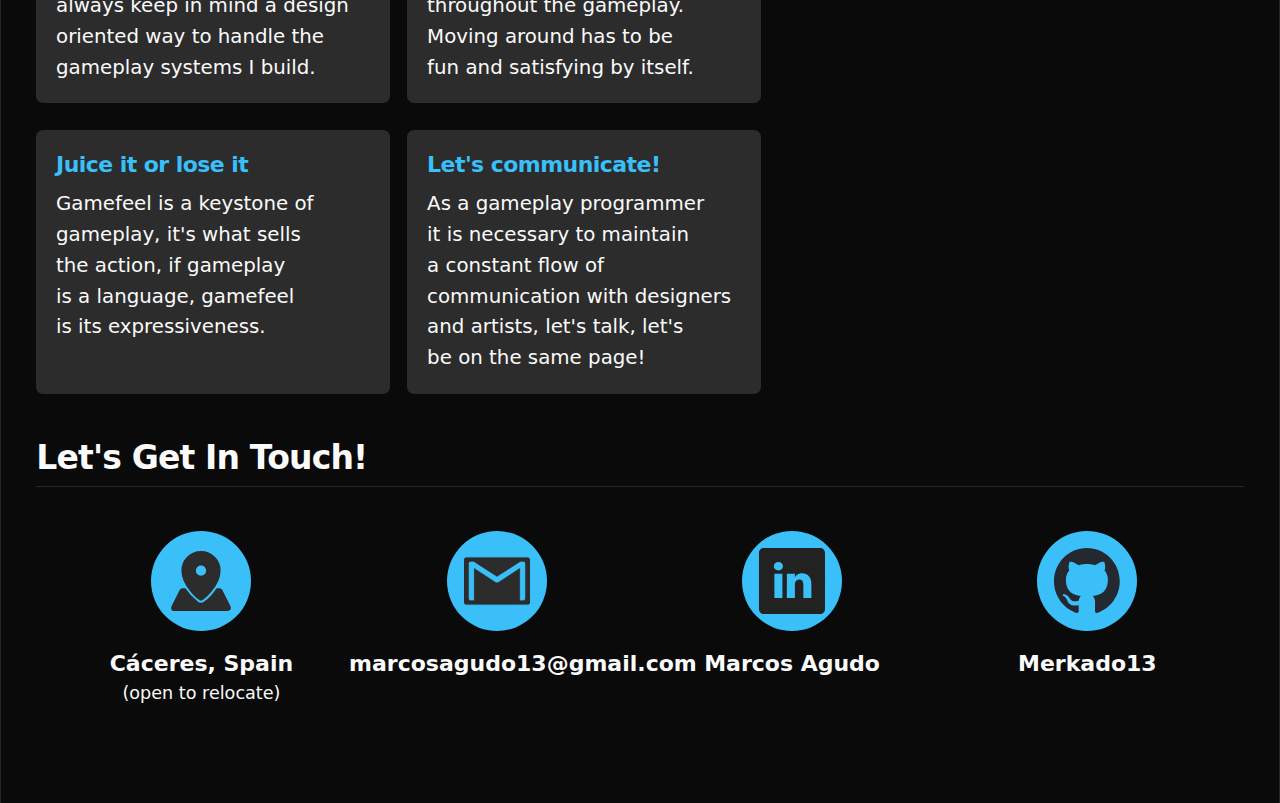
==== commit 454d1944: "5 of 10 descriptions done" ====
--- a/index.html
+++ b/index.html
@@ -18,9 +18,7 @@
                 <a href="index.html" class="size-32 flex-none transition-transform motion-safe:hover:scale-105">
                     <picture>
                         <source srcset="profile.png 1x, profile.png 2x" type="image/avif">
-                        <source srcset="images/beach.D4cqr7gb.webp 1x, images/beach.BgDxl0EW.webp 2x" type="image/webp">
-                        <source srcset="images/beach.BBWBqa_H.jpg 1x, images/beach.DhFdkm6y.jpg 2x" type="image/jpeg">
-                        <img class="rounded-full border-4" src="images/beach.DhFdkm6y.jpg" alt="a portrait of a handsome young man" width="400" height="400">
+                        <img class="rounded-full border-4" alt="a portrait of a handsome young man" width="400" height="400">
                     </picture>
                 </a>
                 <div class="space-y-2 self-center">
--- a/css/0.CryfB9rL.css
+++ b/css/0.CryfB9rL.css
@@ -15,6 +15,7 @@
     -moz-tab-size: 4;
     -o-tab-size: 4;
     tab-size: 4;
+    font-size: 1.1rem;
     font-family: ui-sans-serif, system-ui, sans-serif, "Apple Color Emoji", "Segoe UI Emoji", Segoe UI Symbol, "Noto Color Emoji";
     font-feature-settings: normal;
     font-variation-settings: normal;
@@ -311,7 +312,7 @@
     --tw-contain-size: ;
     --tw-contain-layout: ;
     --tw-contain-paint: ;
-    --tw-contain-style:
+    --tw-contain-style: ;
 }
 
 ::backdrop {
@@ -663,6 +664,11 @@
     transform: translate(var(--tw-translate-x), var(--tw-translate-y)) rotate(var(--tw-rotate)) skew(var(--tw-skew-x)) skewY(var(--tw-skew-y)) scaleX(var(--tw-scale-x)) scaleY(var(--tw-scale-y))
 }
 
+.-translate-y-2 {
+    --tw-translate-y: .5rem;
+    transform: translate(var(--tw-translate-x), var(--tw-translate-y)) rotate(var(--tw-rotate)) skew(var(--tw-skew-x)) skewY(var(--tw-skew-y)) scaleX(var(--tw-scale-x)) scaleY(var(--tw-scale-y))
+}
+
 .translate-y-3 {
     --tw-translate-y: .75rem;
     transform: translate(var(--tw-translate-x), var(--tw-translate-y)) rotate(var(--tw-rotate)) skew(var(--tw-skew-x)) skewY(var(--tw-skew-y)) scaleX(var(--tw-scale-x)) scaleY(var(--tw-scale-y))
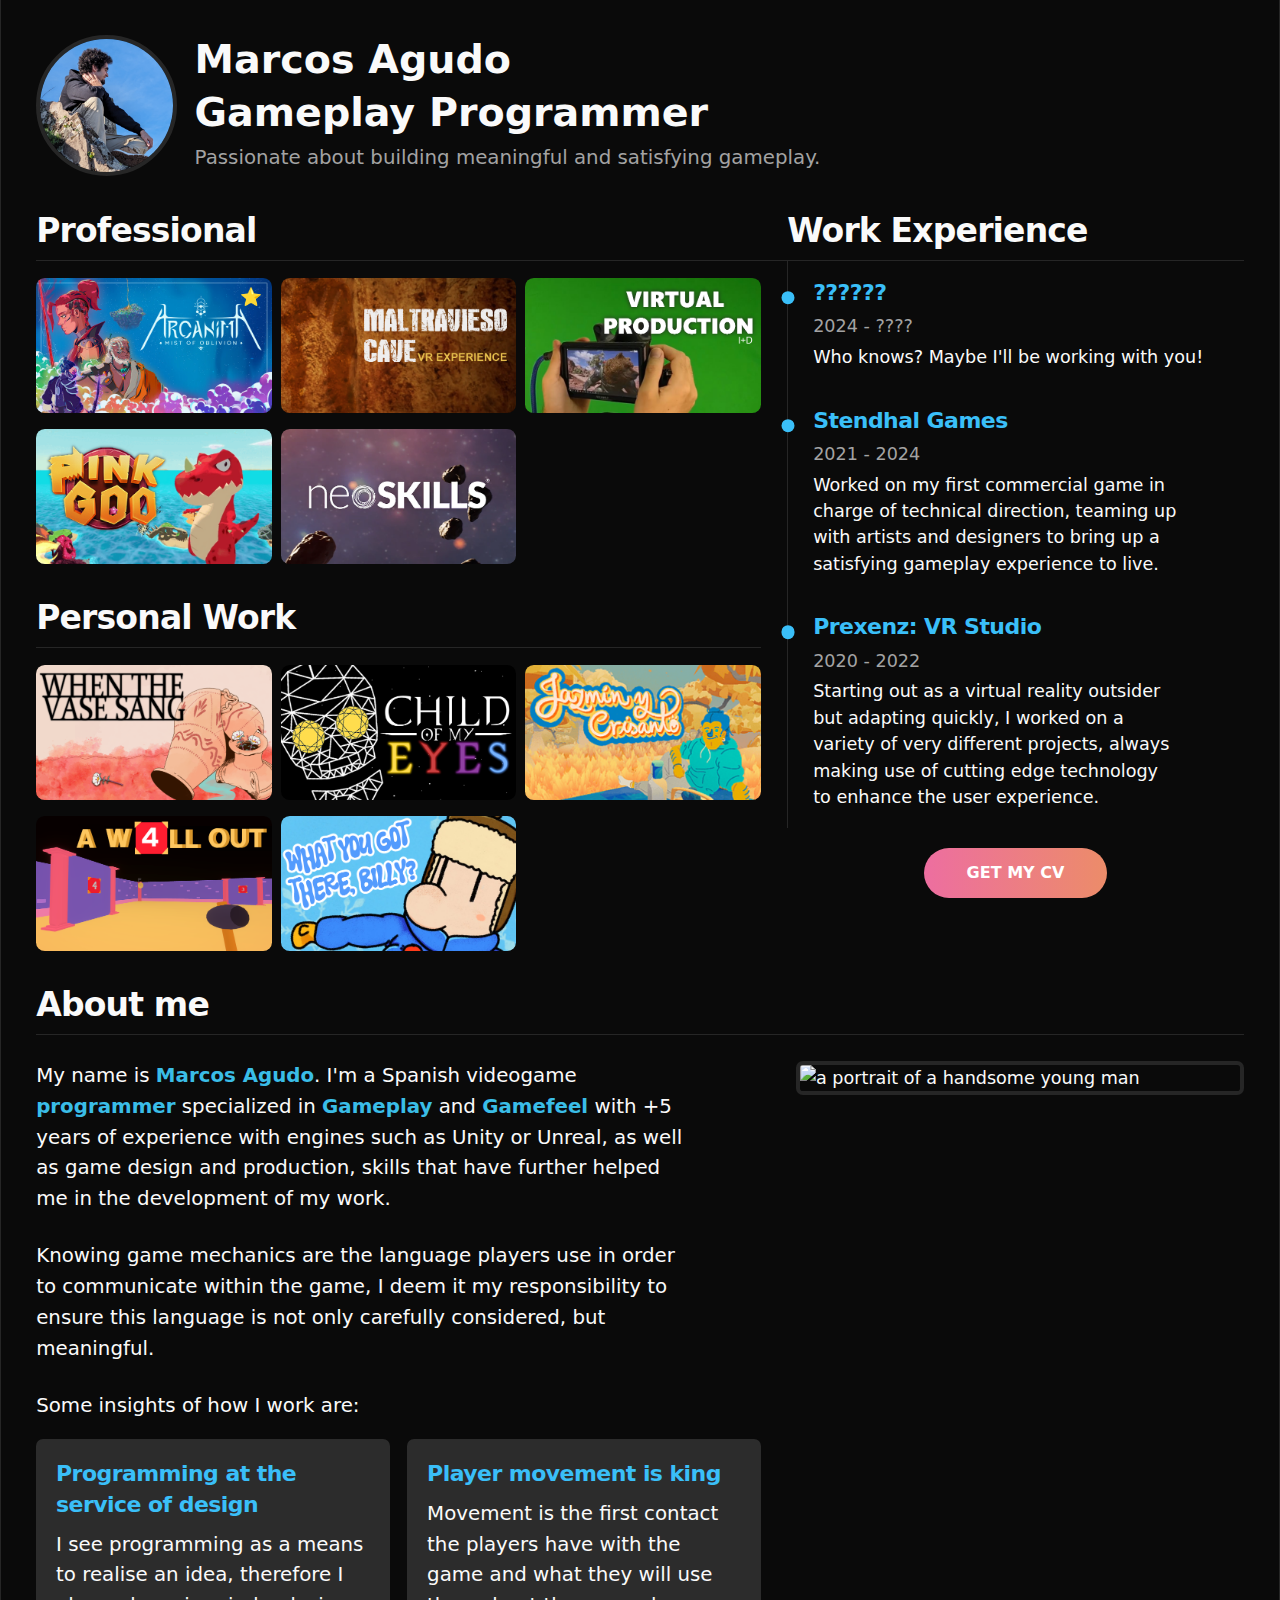
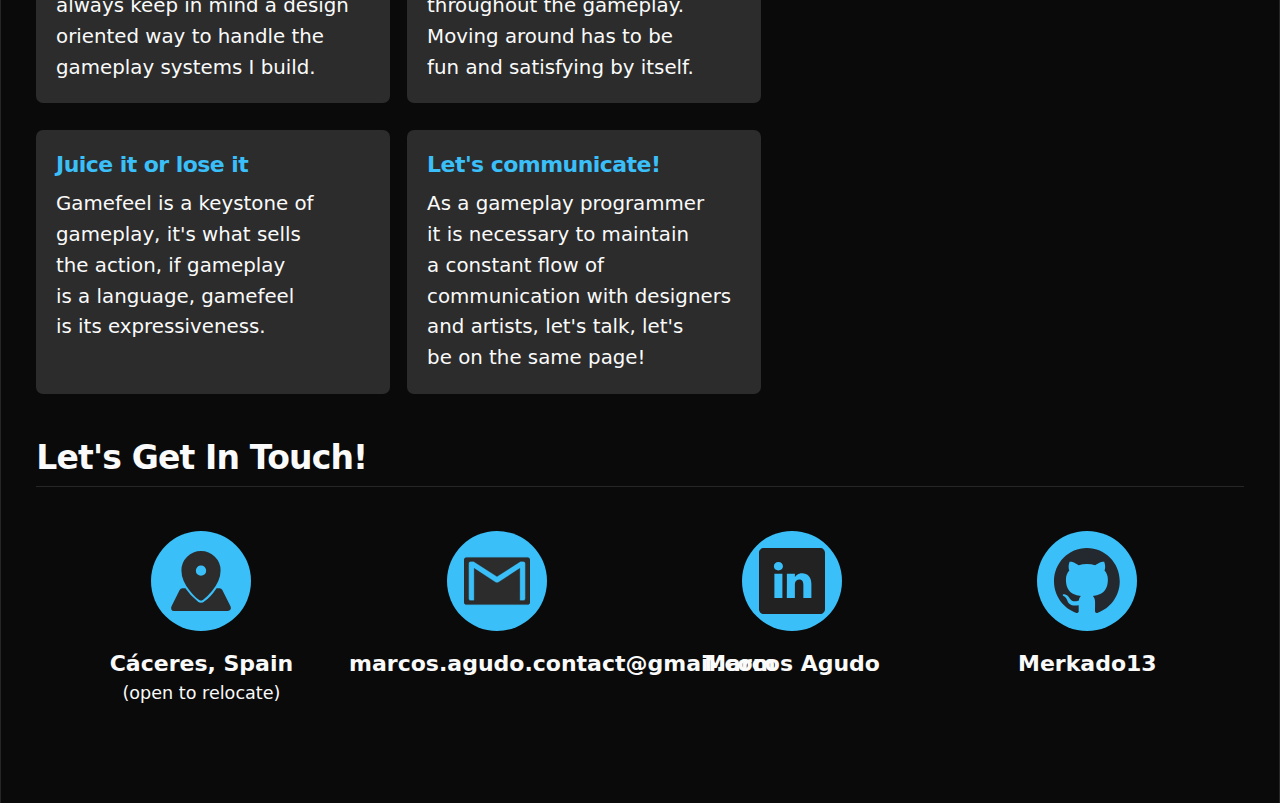
==== commit 3173222e: "curriculum update" ====
--- a/index.html
+++ b/index.html
@@ -153,24 +153,24 @@
                     </div>
                 </div>
                 <div class="basis-2/5 pl-4">
-                    <div class="grid grid-cols-[25px_1fr] border-l py-4"><span class="flex size-3 -translate-x-[6.5px] translate-y-3 rounded-full bg-primary"></span>
+                    <div class="grid grid-cols-[25px_1fr] border-l py-4"><span class="flex size-3 -translate-x-[5.5px] translate-y-3 rounded-full bg-primary"></span>
                         <div class="space-y-1"><a class="text-xl font-semibold tracking-tight text-primary hover:underline">??????</a>
                             <p class="text-muted-foreground">2024 - ????</p>
                             <p class="text-balance">Who knows? Maybe I'll be working with you! </p></div>
                     </div>
-                    <div class="grid grid-cols-[25px_1fr] border-l py-4"><span class="flex size-3 -translate-x-[6.5px] translate-y-3 rounded-full bg-primary"></span>
+                    <div class="grid grid-cols-[25px_1fr] border-l py-4"><span class="flex size-3 -translate-x-[5.5px] translate-y-3 rounded-full bg-primary"></span>
                         <div class="space-y-1"><a target="_blank" href="https://stendhalgames.com/" class="text-xl font-semibold tracking-tight text-primary hover:underline">Stendhal Games</a>
                             <p class="text-muted-foreground">2021 - 2024</p>
                             <p class="text-balance">Worked on my first commercial game in charge of technical direction, teaming up with artists and designers to bring up a satisfying gameplay experience to live. </p></div>
                     </div>
-                    <div class="grid grid-cols-[25px_1fr] border-l py-4"><span class="flex size-3 -translate-x-[6.5px] translate-y-3 rounded-full bg-primary"></span>
+                    <div class="grid grid-cols-[25px_1fr] border-l py-4"><span class="flex size-3 -translate-x-[5.5px] translate-y-3 rounded-full bg-primary"></span>
                         <div class="space-y-1"><a target="_blank" href="https://www.prexenz.com/" class="text-xl font-semibold tracking-tight text-primary hover:underline">Prexenz: VR Studio</a>
                             <p class="text-muted-foreground">2020 - 2022</p>
                             <p class="text-balance">Starting out as a virtual reality outsider but adapting quickly, I worked on a variety of very different projects, always making use of cutting edge
                                 technology to enhance the user experience.</p></div>
                     </div>
                     
-                    <button onclick="window.open('reources/CV_MargosAgudo.pdf')" class="trans-grad-button">
+                    <button onclick="window.open('reources/CV_MarcosAgudo.pdf')" class="trans-grad-button">
                         <span>GET MY CV</span>
                     </button> 
                
@@ -269,11 +269,11 @@
 
                 <div>
                     <div class="icon">
-                        <a href="mailto::marcosagudo13@gmail.com">
+                        <a href="mailto::marcos.agudo.contact@gmail.com">
                             <img src="images/gmail.svg" class="svgImage">
                         </a>
                     </div>
-                    <p class=" text-xl font-semibold text-balance align-center mt-4">marcosagudo13@gmail.com</p>
+                    <p class=" text-xl font-semibold text-balance align-center mt-4">marcos.agudo.contact@gmail.com</p>
                 </div>
 
                 <div>
--- a/css/0.CryfB9rL.css
+++ b/css/0.CryfB9rL.css
@@ -655,6 +655,11 @@
 }
 
 .-translate-x-\[6\.5px\] {
+    --tw-translate-x: -5.0px;
+    transform: translate(var(--tw-translate-x), var(--tw-translate-y)) rotate(var(--tw-rotate)) skew(var(--tw-skew-x)) skewY(var(--tw-skew-y)) scaleX(var(--tw-scale-x)) scaleY(var(--tw-scale-y))
+}
+
+.-translate-x-\[5\.5px\] {
     --tw-translate-x: -6.5px;
     transform: translate(var(--tw-translate-x), var(--tw-translate-y)) rotate(var(--tw-rotate)) skew(var(--tw-skew-x)) skewY(var(--tw-skew-y)) scaleX(var(--tw-scale-x)) scaleY(var(--tw-scale-y))
 }
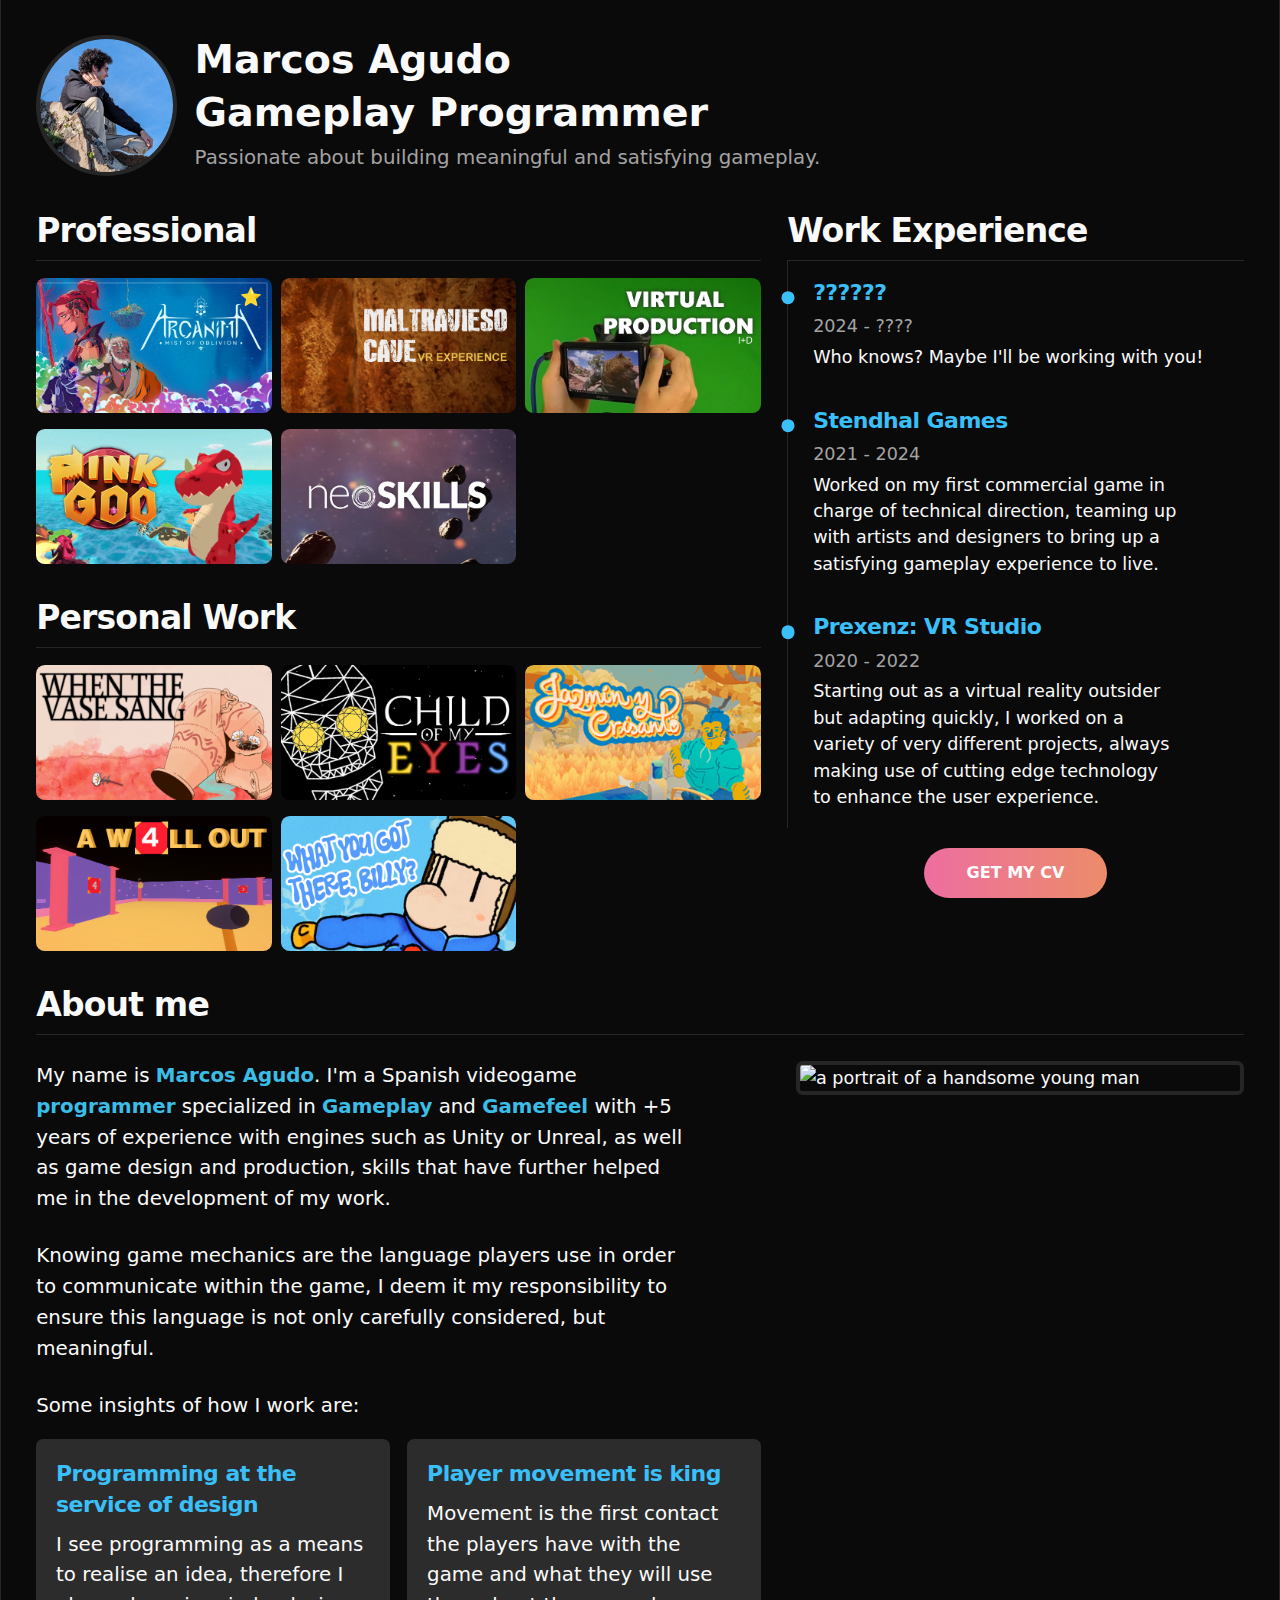
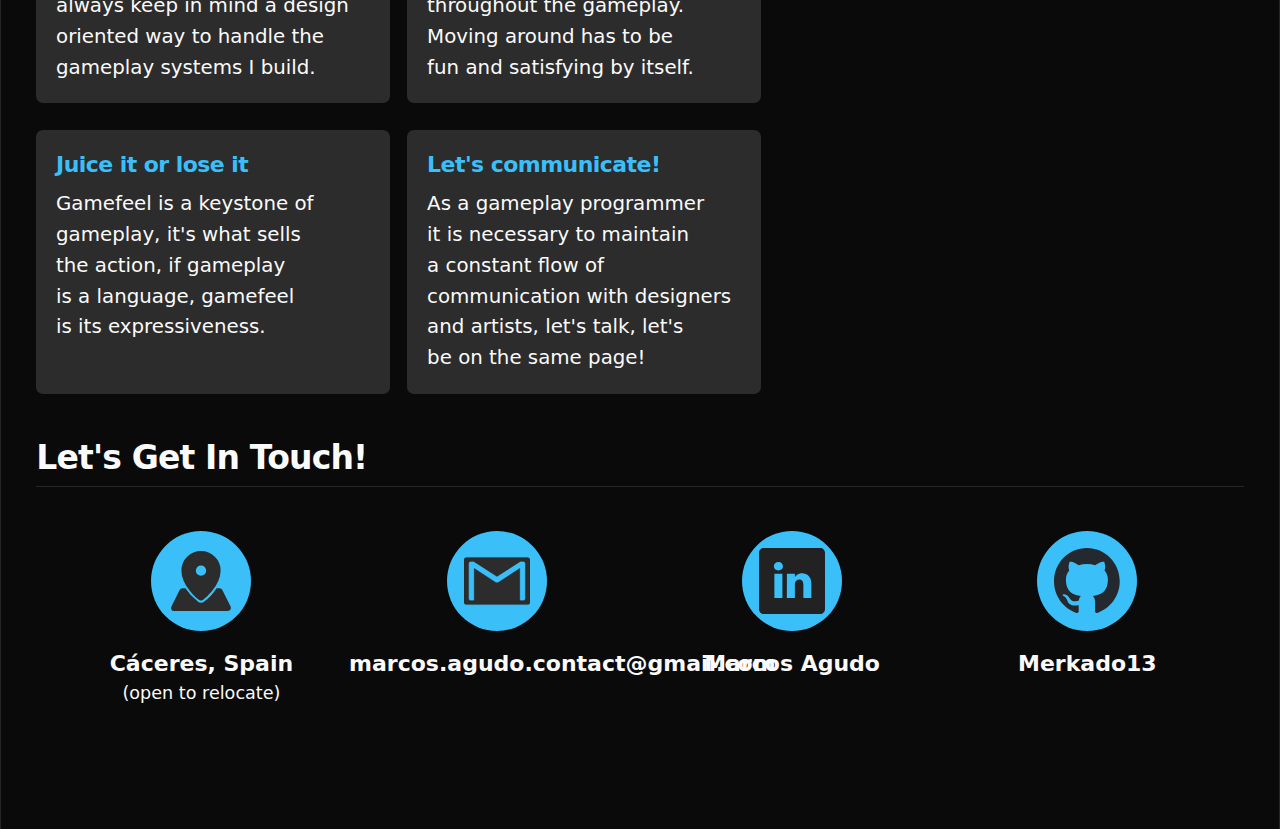
==== commit edd1d9d0: "clean project and responsiveness" ====
--- a/index.html
+++ b/index.html
@@ -28,72 +28,50 @@
                     <p class="text-md text-balance text-muted-foreground md:text-lg">Passionate about building meaningful and satisfying gameplay.</p>
                 </div>
             </div>
-
-            <div class="flex flex-col gap-2 sm:flex-row">
-
-                <div class="flex-none basis-3/5">
-                
-                    <h1 class="pb-2 text-3xl font-semibold tracking-tight transition-colors" data-svelte-h="svelte-1ovchzn">Professional</h1>
-                </div>
-                <div class="basis-2/5 pl-4">
-                    <h1 class=" pb-2 text-3xl font-semibold tracking-tight transition-colors" data-svelte-h="svelte-1ovchzn">Work Experience</h1>
-                </div>
-            </div>
-                
-            <h1 class="border-b"></h1>
-            
             <div class="flex flex-col gap-2 sm:flex-row">
                 <div class="flex-none basis-3/5">
+                    <h1 class="border-b pb-2 text-3xl font-semibold tracking-tight transition-colors" data-svelte-h="svelte-1ovchzn">Professional</h1>
+                    
                     <div class="grid h-fit grid-cols-1 md:grid-cols-2 lg:grid-cols-3 gap-2 pb-2 pt-4">
                         
                         <a href="arcanima.html">
                         <button class="transition-transform motion-safe:hover:-translate-y-2">
                             <picture class="container">
                                 <div class="top-left">⭐</div>
-                                <source srcset="arcanima_tn.jpg 1x, cutandrun.DNP9MPdF.avif 2x" type="image/avif">
-                                <source srcset="images/cutandrun.CVju14-c.webp 1x, images/cutandrun.DSgB0pnJ.webp 2x" type="image/webp">
-                                <source srcset="images/cutandrun.Czlzypj9.png 1x, images/cutandrun.FdYGBN5Y.png 2x" type="image/png">
-                                <img src="images/cutandrun.FdYGBN5Y.png" alt="Cut &amp; Run" class="rounded-lg svelte-1rwejdx" width="616" height="353"></picture>
+                                <source srcset="arcanima_tn.jpg 1x, arcanima_tn.jpg  2x" type="image/jpg">
+                                <img src="" alt="Arcanima" class="rounded-lg svelte-1rwejdx" width="616" height="353"></picture>
                         </button>
                         </a>
                         
                         <a href="cueva.html">
                         <button class="transition-transform motion-safe:hover:-translate-y-2">
                             <picture>
-                                <source srcset="cuevas_tn.png 1x, jermagame.onLEjC79.avif 2x" type="image/avif">
-                                <source srcset="images/jermagame.B6LJdbDL.webp 1x, images/jermagame.DKytWNYy.webp 2x" type="image/webp">
-                                <source srcset="images/jermagame.BIkGbB8z.png 1x, images/jermagame.BCYTHnLw.png 2x" type="image/png">
-                                <img src="images/jermagame.BCYTHnLw.png" alt="Jerma &amp; Otto: The Curse of the Late Streamer" class="rounded-lg svelte-1rwejdx" width="616" height="353"></picture>
+                                <source srcset="cuevas_tn.png 1x, cuevas_tn.png 2x" type="image/png">
+                                <img src="" alt="" class="rounded-lg svelte-1rwejdx" width="616" height="353"></picture>
                         </button>
                         </a>
                         
                         <a href="virtual.html">
                         <button class="transition-transform motion-safe:hover:-translate-y-2">
                             <picture>
-                                <source srcset="vp_tn.png 1x, infinitejonathans.BpAlRJJK.avif 2x" type="image/avif">
-                                <source srcset="images/infinitejonathans.D8QgrWUV.webp 1x, images/infinitejonathans.Z_l9wo3M.webp 2x" type="image/webp">
-                                <source srcset="images/infinitejonathans.BzGycwIb.png 1x, images/infinitejonathans.DkC_6wc-.png 2x" type="image/png">
-                                <img src="images/infinitejonathans.DkC_6wc-.png" alt="Infinite Jonathans" class="rounded-lg svelte-1rwejdx" width="616" height="353"></picture>
+                                <source srcset="vp_tn.png 1x, vp_tn.png 2x" type="image/png">
+                                <img src="" alt="virtual production" class="rounded-lg svelte-1rwejdx" width="616" height="353"></picture>
                         </button>
                         </a>
 
                         <a href="pinkgoo.html">
                         <button class="transition-transform motion-safe:hover:-translate-y-2">
                             <picture>
-                                <source srcset="pink_tn.png  1x, ptl2.BVI6QSQ7.avif 2x" type="image/avif">
-                                <source srcset="images/ptl2.Bhh-HkdA.webp 1x, images/ptl2.CThz2s9M.webp 2x" type="image/webp">
-                                <source srcset="images/ptl2.BrkfYLmK.png 1x, images/ptl2.B_6vMdX2.png 2x" type="image/png">
-                                <img src="images/ptl2.B_6vMdX2.png" alt="Pop The Lock 2" class="rounded-lg svelte-1rwejdx" width="616" height="353"></picture>
+                                <source srcset="pink_tn.png  1x, pink_tn.png 2x" type="image/png">
+                                <img src="" alt="Pink Goo" class="rounded-lg svelte-1rwejdx" width="616" height="353"></picture>
                         </button>
                         </a>
 
                         <a href="neoskills.html">
                             <button class="transition-transform motion-safe:hover:-translate-y-2">
                                 <picture>
-                                    <source srcset="neoSkills_tn.png 1x, lanebreak.IbIgbyiL.avif 2x" type="image/avif">
-                                    <source srcset="images/lanebreak.D-dfJCQI.webp 1x, images/lanebreak.u8JMAcl6.webp 2x" type="image/webp">
-                                    <source srcset="images/lanebreak.CVhWf9s6.png 1x, images/lanebreak.BlHKyL-D.png 2x" type="image/png">
-                                    <img src="images/lanebreak.BlHKyL-D.png" alt="Lanebreak" class="rounded-lg svelte-1rwejdx" width="616" height="353"></picture>
+                                    <source srcset="neoSkills_tn.png 1x, neoSkills_tn.png 2x" type="image/png">
+                                    <img src="" alt="neoSkills" class="rounded-lg svelte-1rwejdx" width="616" height="353"></picture>
                             </button>
                         </a>
                         
@@ -104,55 +82,46 @@
                         <a href="vase.html">
                             <button class="transition-transform motion-safe:hover:-translate-y-2">
                                 <picture>
-                                    <source srcset="vase_tn.png 1x, lanebreak.IbIgbyiL.avif 2x" type="image/avif">
-                                    <source srcset="images/lanebreak.D-dfJCQI.webp 1x, images/lanebreak.u8JMAcl6.webp 2x" type="image/webp">
-                                    <source srcset="images/lanebreak.CVhWf9s6.png 1x, images/lanebreak.BlHKyL-D.png 2x" type="image/png">
-                                    <img src="images/lanebreak.BlHKyL-D.png" alt="Lanebreak" class="rounded-lg svelte-1rwejdx" width="616" height="353"></picture>
+                                    <source srcset="vase_tn.png 1x, vase_tn.png 2x" type="image/png">
+                                    <img src="" alt="Broken Vase" class="rounded-lg svelte-1rwejdx" width="616" height="353"></picture>
                             </button>
                         </a>
 
                         <a href="eyes.html">
                         <button class="transition-transform motion-safe:hover:-translate-y-2">
                             <picture>
-                                <source srcset="eyes_tn.png 1x, jermagame.onLEjC79.avif 2x" type="image/avif">
-                                <source srcset="images/jermagame.B6LJdbDL.webp 1x, images/jermagame.DKytWNYy.webp 2x" type="image/webp">
-                                <source srcset="images/jermagame.BIkGbB8z.png 1x, images/jermagame.BCYTHnLw.png 2x" type="image/png">
-                                <img src="images/jermagame.BCYTHnLw.png" alt="Jerma &amp; Otto: The Curse of the Late Streamer" class="rounded-lg svelte-1rwejdx" width="616" height="353"></picture>
+                                <source srcset="eyes_tn.png 1x, eyes_tn.png 2x" type="image/png">
+                                <img src="" alt="Child of my eyes" class="rounded-lg svelte-1rwejdx" width="616" height="353"></picture>
                         </button>
                         </a>
                             
                         <a href="jazmin.html">
                         <button class="transition-transform motion-safe:hover:-translate-y-2">
                             <picture>
-                                <source srcset="jazmin_tn.png 1x, infinitejonathans.BpAlRJJK.avif 2x" type="image/avif">
-                                <source srcset="images/infinitejonathans.D8QgrWUV.webp 1x, images/infinitejonathans.Z_l9wo3M.webp 2x" type="image/webp">
-                                <source srcset="images/infinitejonathans.BzGycwIb.png 1x, images/infinitejonathans.DkC_6wc-.png 2x" type="image/png">
-                                <img src="images/infinitejonathans.DkC_6wc-.png" alt="Infinite Jonathans" class="rounded-lg svelte-1rwejdx" width="616" height="353"></picture>
+                                <source srcset="jazmin_tn.png 1x, jazmin_tn.png 2x" type="image/png">
+                                <img src="" alt="Jazmin" class="rounded-lg svelte-1rwejdx" width="616" height="353"></picture>
                         </button>
                         </a>
                         
                         <a href="wall.html">
                         <button class="transition-transform motion-safe:hover:-translate-y-2">
                             <picture>
-                                <source srcset="wall_nt.png 1x, ptl2.BVI6QSQ7.avif 2x" type="image/avif">
-                                <source srcset="images/ptl2.Bhh-HkdA.webp 1x, images/ptl2.CThz2s9M.webp 2x" type="image/webp">
-                                <source srcset="images/ptl2.BrkfYLmK.png 1x, images/ptl2.B_6vMdX2.png 2x" type="image/png">
-                                <img src="images/ptl2.B_6vMdX2.png" alt="Pop The Lock 2" class="rounded-lg svelte-1rwejdx" width="616" height="353"></picture>
+                                <source srcset="wall_nt.png 1x, wall_nt.png 2x" type="image/png">
+                                <img src="" alt="A w4ll out" class="rounded-lg svelte-1rwejdx" width="616" height="353"></picture>
                         </button>
                         </a>
                         
                         <a href="billy.html">
                         <button class="transition-transform motion-safe:hover:-translate-y-2">
                             <picture>
-                                <source srcset="billy_nt.png 1x, cutandrun.DNP9MPdF.avif 2x" type="image/avif">
-                                <source srcset="images/cutandrun.CVju14-c.webp 1x, images/cutandrun.DSgB0pnJ.webp 2x" type="image/webp">
-                                <source srcset="images/cutandrun.Czlzypj9.png 1x, images/cutandrun.FdYGBN5Y.png 2x" type="image/png">
-                                <img src="images/cutandrun.FdYGBN5Y.png" alt="Cut &amp; Run" class="rounded-lg svelte-1rwejdx" width="616" height="353"></picture>
+                                <source srcset="billy_nt.png 1x, billy_nt.png  2x" type="image/png">
+                                <img src="" alt="Billy" class="rounded-lg svelte-1rwejdx" width="616" height="353"></picture>
                         </button>
                         </a>
                     </div>
                 </div>
                 <div class="basis-2/5 pl-4">
+                    <h1 class="border-b pb-2 text-3xl font-semibold tracking-tight transition-colors" data-svelte-h="svelte-1ovchzn">Work Experience</h1>
                     <div class="grid grid-cols-[25px_1fr] border-l py-4"><span class="flex size-3 -translate-x-[5.5px] translate-y-3 rounded-full bg-primary"></span>
                         <div class="space-y-1"><a class="text-xl font-semibold tracking-tight text-primary hover:underline">??????</a>
                             <p class="text-muted-foreground">2024 - ????</p>
@@ -239,10 +208,8 @@
                  
                 <div class="basis-2/5 pl-4">
                     <picture>
-                        <source srcset="profile-side.png 1x, beach.DBFa8-_S.avif 2x" type="image/avif">
-                        <source srcset="images/beach.D4cqr7gb.webp 1x, images/beach.BgDxl0EW.webp 2x" type="image/webp">
-                        <source srcset="images/beach.BBWBqa_H.jpg 1x, images/beach.DhFdkm6y.jpg 2x" type="image/jpeg">
-                        <img class="rounded-md border-4" src="images/beach.DhFdkm6y.jpg" alt="a portrait of a handsome young man">
+                        <source srcset="profile-side.png 1x, profile-side.png2x" type="image/png">
+                        <img class="rounded-md border-4" src="" alt="a portrait of a handsome young man">
                     </picture>
                 </div>
                 
@@ -265,6 +232,7 @@
                     </div>
                     <p class="text-xl font-semibold text-balance align-center mt-4">Cáceres, Spain</p>
                     <p class="text-balance align-center">(open to relocate)</p>
+                    <br>
                 </div>
 
                 <div>
@@ -274,6 +242,7 @@
                         </a>
                     </div>
                     <p class=" text-xl font-semibold text-balance align-center mt-4">marcos.agudo.contact@gmail.com</p>
+                    <br>
                 </div>
 
                 <div>
@@ -283,6 +252,7 @@
                             </a>
                     </div>
                     <p class="text-xl font-semibold text-balance align-center mt-4">Marcos Agudo</p>
+                    <br>
                 </div>
 
 
@@ -293,6 +263,7 @@
                         </a>
                     </div>
                     <p class="text-xl font-semibold text-balance align-center mt-4">Merkado13</p>
+                    <br>
                 </div>
             </div>
             
--- a/css/0.CryfB9rL.css
+++ b/css/0.CryfB9rL.css
@@ -748,6 +748,10 @@
     gap: 1rem
 }
 
+.gap-6 {
+    gap: 1.5rem
+}
+
 .space-y-1 > :not([hidden]) ~ :not([hidden]) {
     --tw-space-y-reverse: 0;
     margin-top: calc(.25rem * calc(1 - var(--tw-space-y-reverse)));
@@ -1227,13 +1231,15 @@
         padding-left: 1.5rem;
         padding-right: 1.5rem
     }
+    
+    
 }
 
 @media (min-width: 768px) {
     .md\:grid-cols-2 {
         grid-template-columns:repeat(2, minmax(0, 1fr))
     }
-
+    
     .md\:px-8 {
         padding-left: 2rem;
         padding-right: 2rem
@@ -1430,7 +1436,7 @@
     text-align: center;
     line-height: 33px;
     font-weight: bold;
-    height: 35px;
+    min-height: 33px;
     margin-left: auto;
     margin-right: auto;
     display: block;
@@ -1448,25 +1454,24 @@
     -webkit-user-select: none;
     user-select: none;
     box-sizing: border-box;
-    display: inline-block;
     background: #FF2449;
     color: white;
     text-decoration: none;
-    padding: 0 10px;
     font-size: 14px;
     text-shadow: 0 1px 0 #c3223e;
     cursor: pointer;
     border-radius: 3px;
-    border: none;
     border: 1px solid rgba(0,0,0,0.1);
     box-shadow: inset 0 0 1px rgba(255,255,255,0.21);
     text-align: center;
     line-height: 33px;
     font-weight: bold;
-    height: 35px;
+    min-height: 33px;
+    height: auto;
     margin-left: auto;
     margin-right: auto;
     display: block;
+    
 }
 
 .itchio-button:hover {
@@ -1492,4 +1497,23 @@
     margin-left: auto;
     margin-right: auto;
     display: block;
+}
+
+.video-container {
+    position: relative;
+    padding-bottom: 56.25%;
+    height: 0;
+}
+
+.video-container iframe {
+    position: absolute;
+    width: 100%;
+    height: 100%;
+    max-width: 560px;
+}
+.video-holder{
+    display: inline-block;
+    width: 100%;
+    height: 100%;
+    max-width: 560px;
 }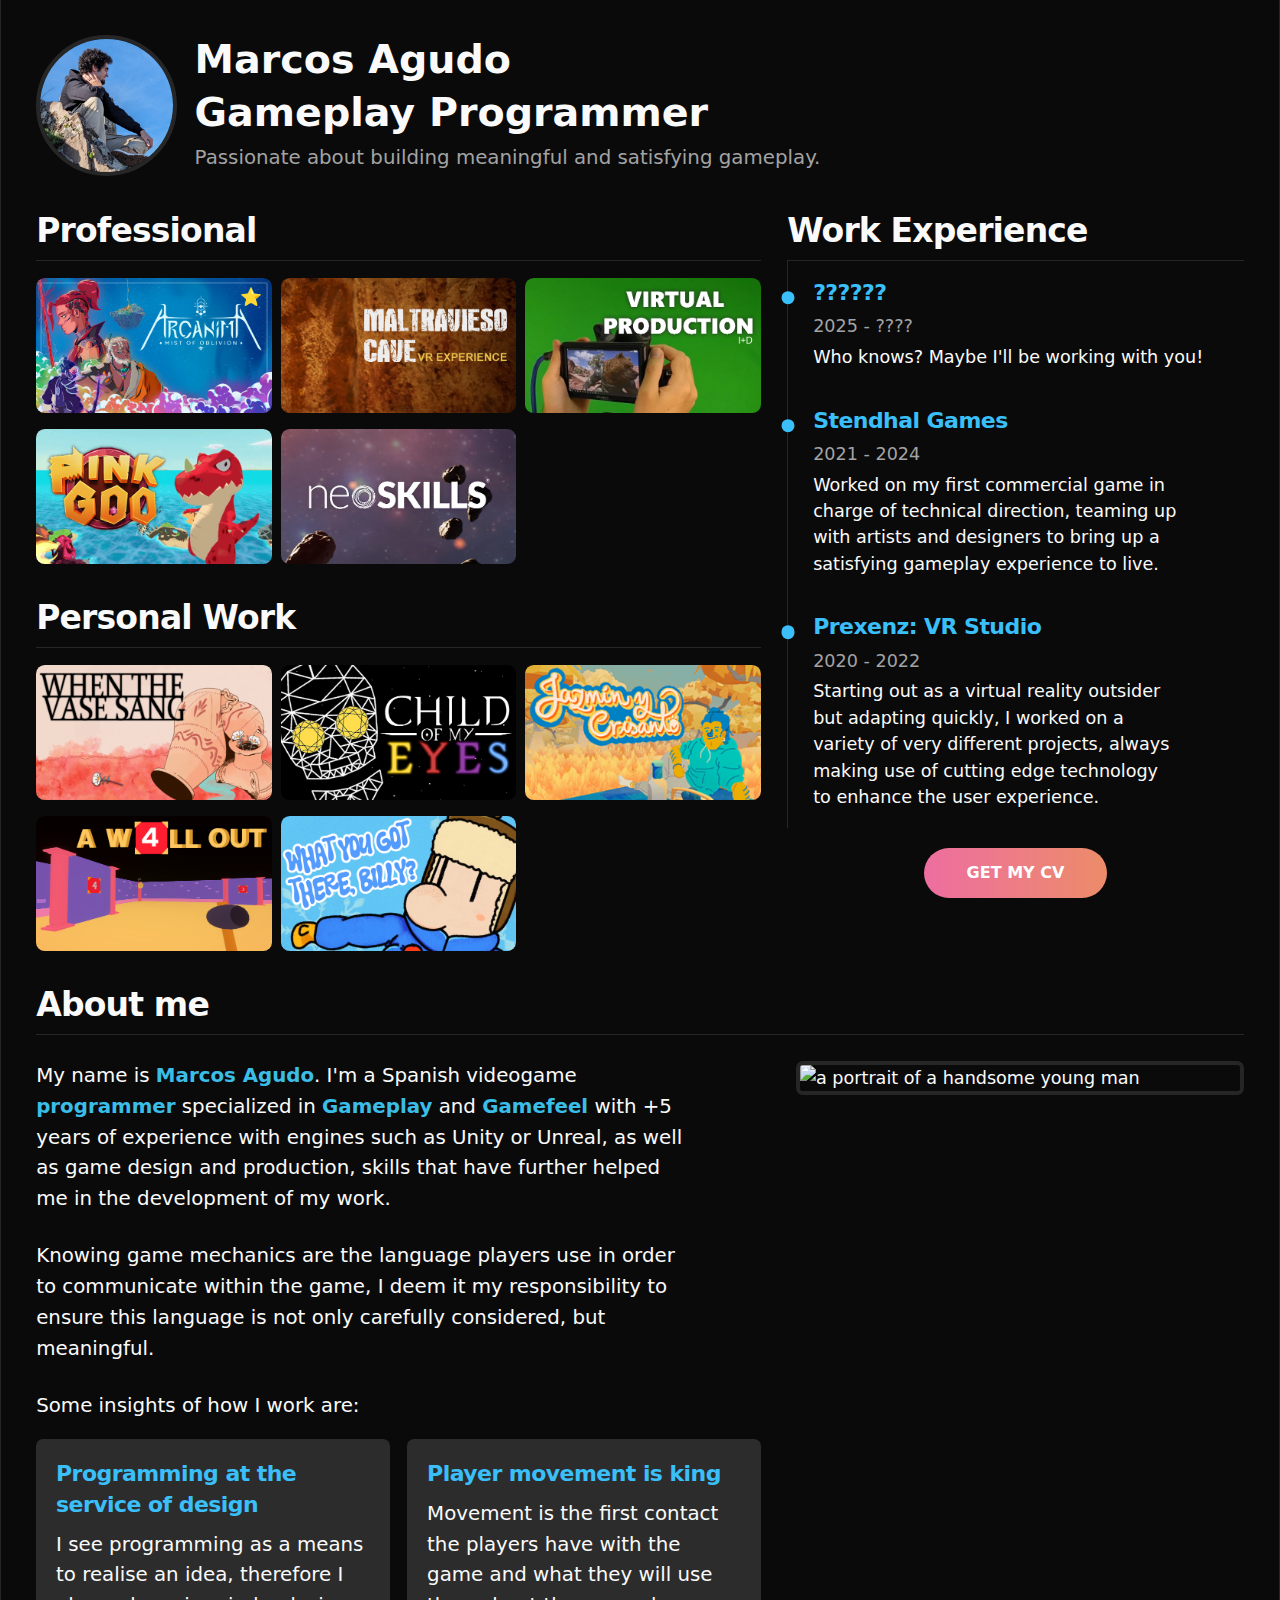
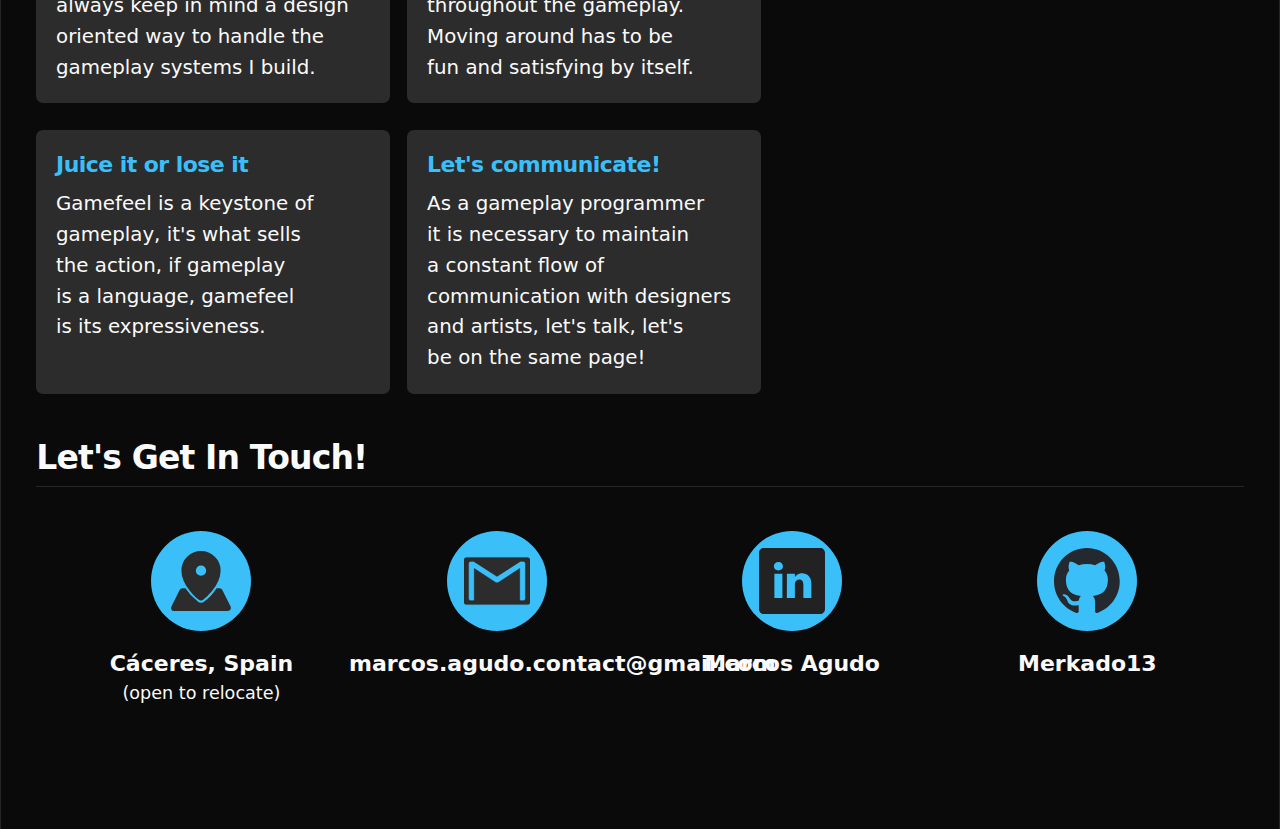
==== commit 6e1a118f: "Updated CV and 2025 date" ====
--- a/index.html
+++ b/index.html
@@ -124,7 +124,7 @@
                     <h1 class="border-b pb-2 text-3xl font-semibold tracking-tight transition-colors" data-svelte-h="svelte-1ovchzn">Work Experience</h1>
                     <div class="grid grid-cols-[25px_1fr] border-l py-4"><span class="flex size-3 -translate-x-[5.5px] translate-y-3 rounded-full bg-primary"></span>
                         <div class="space-y-1"><a class="text-xl font-semibold tracking-tight text-primary hover:underline">??????</a>
-                            <p class="text-muted-foreground">2024 - ????</p>
+                            <p class="text-muted-foreground">2025 - ????</p>
                             <p class="text-balance">Who knows? Maybe I'll be working with you! </p></div>
                     </div>
                     <div class="grid grid-cols-[25px_1fr] border-l py-4"><span class="flex size-3 -translate-x-[5.5px] translate-y-3 rounded-full bg-primary"></span>
@@ -237,7 +237,7 @@
 
                 <div>
                     <div class="icon">
-                        <a href="mailto::marcos.agudo.contact@gmail.com">
+                        <a href="mailto:marcos.agudo.contact@gmail.com">
                             <img src="images/gmail.svg" class="svgImage">
                         </a>
                     </div>
